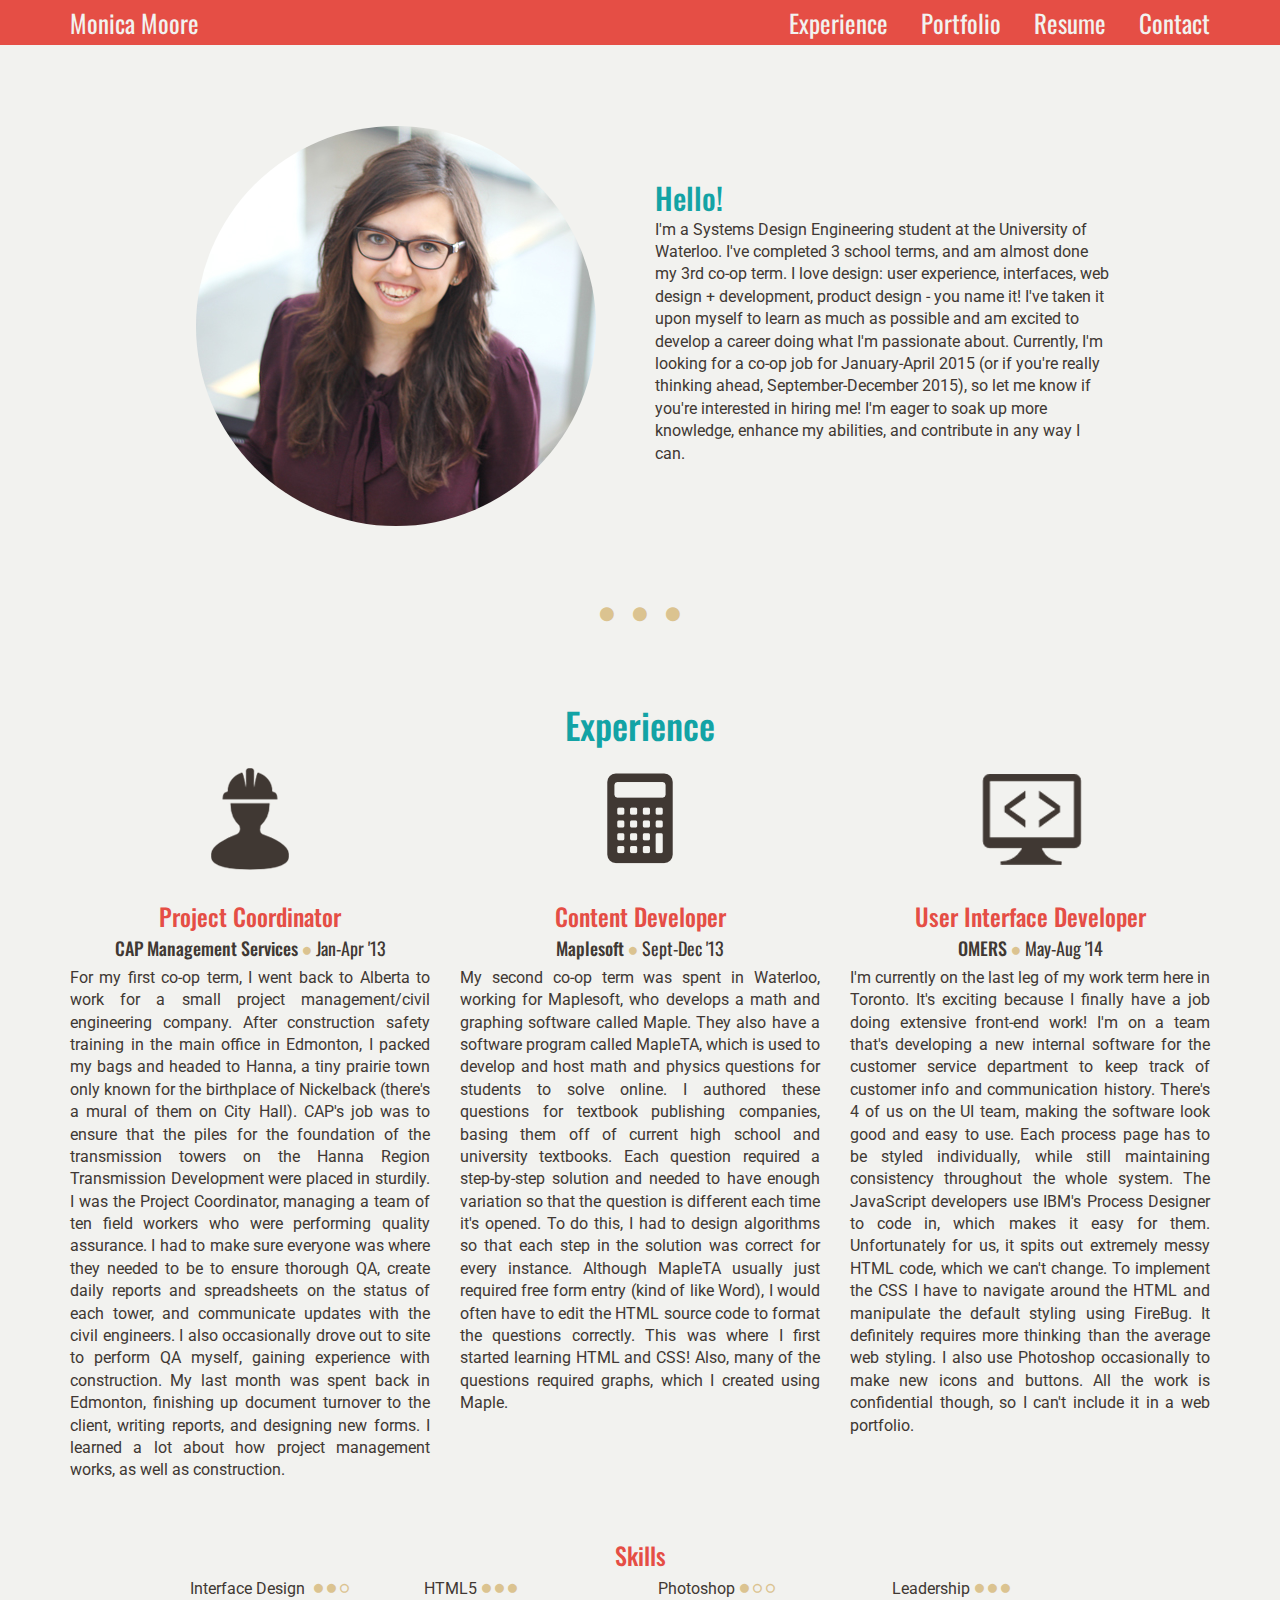
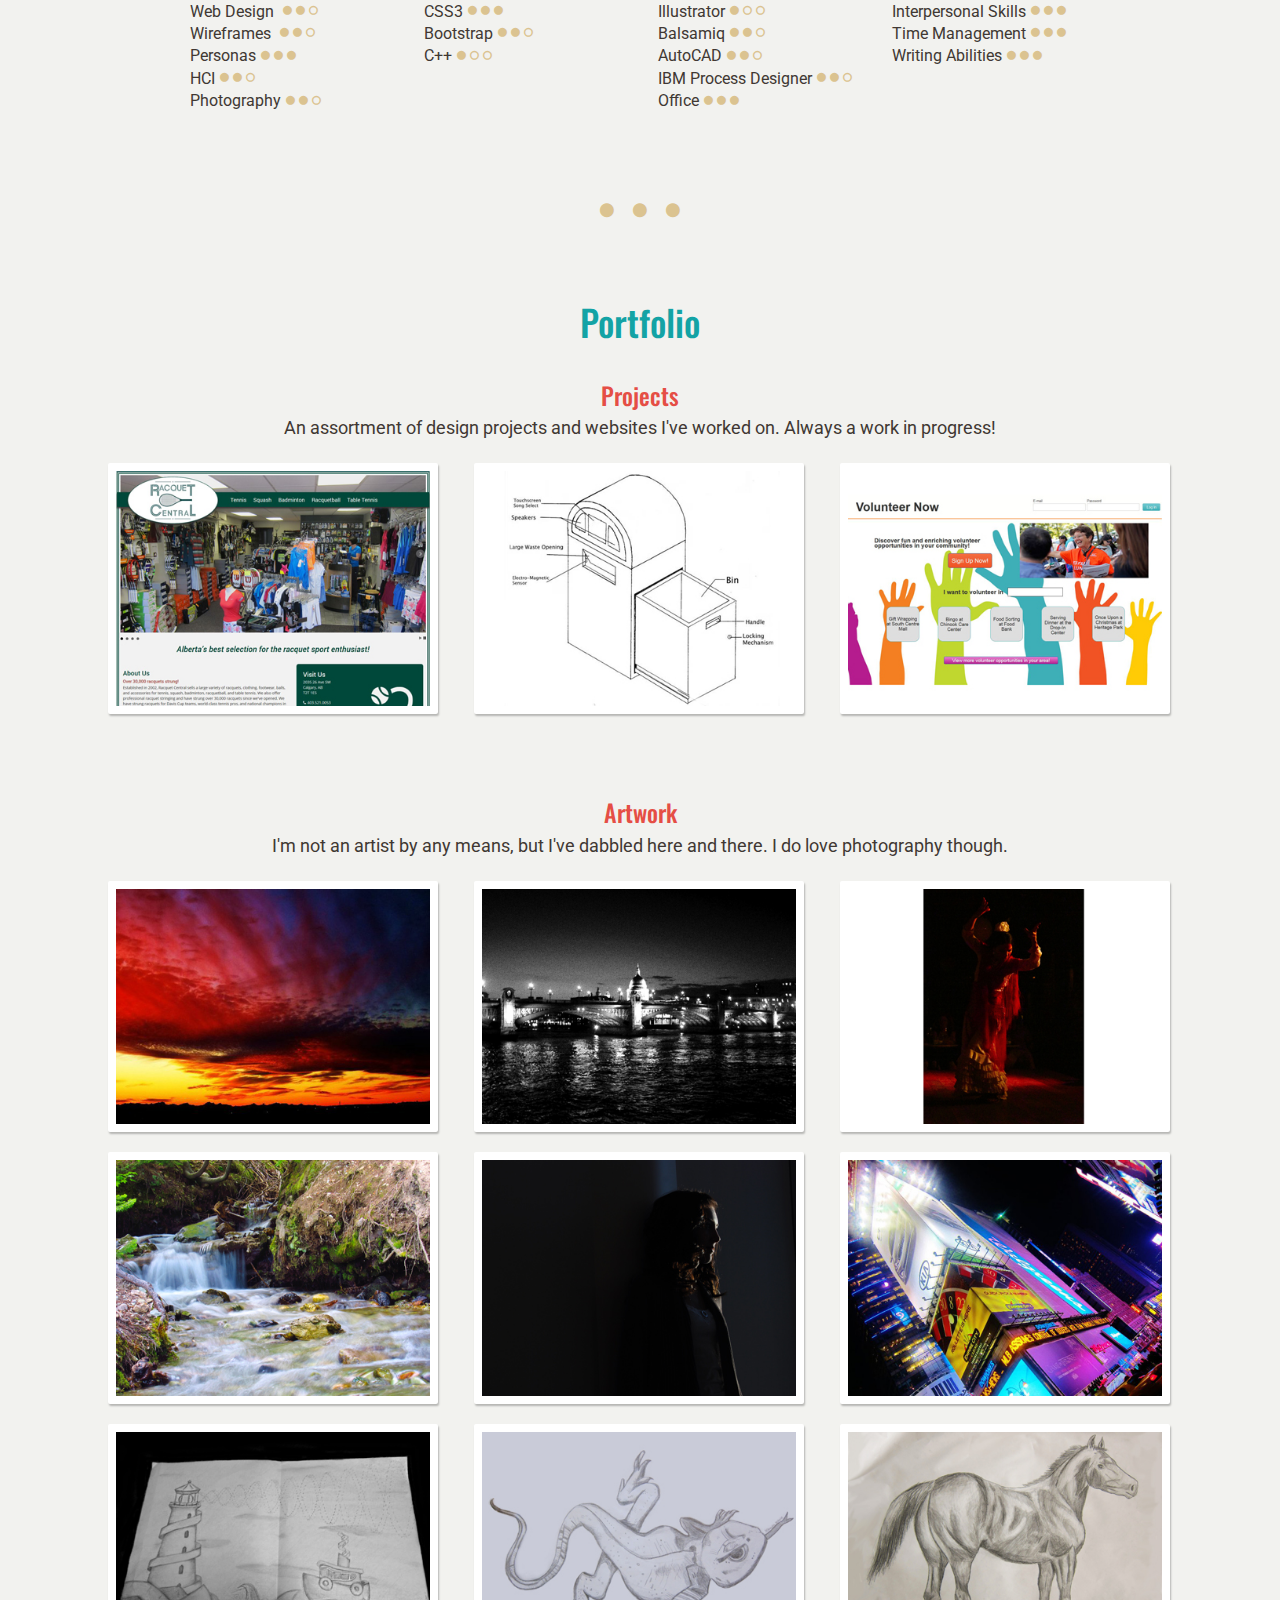
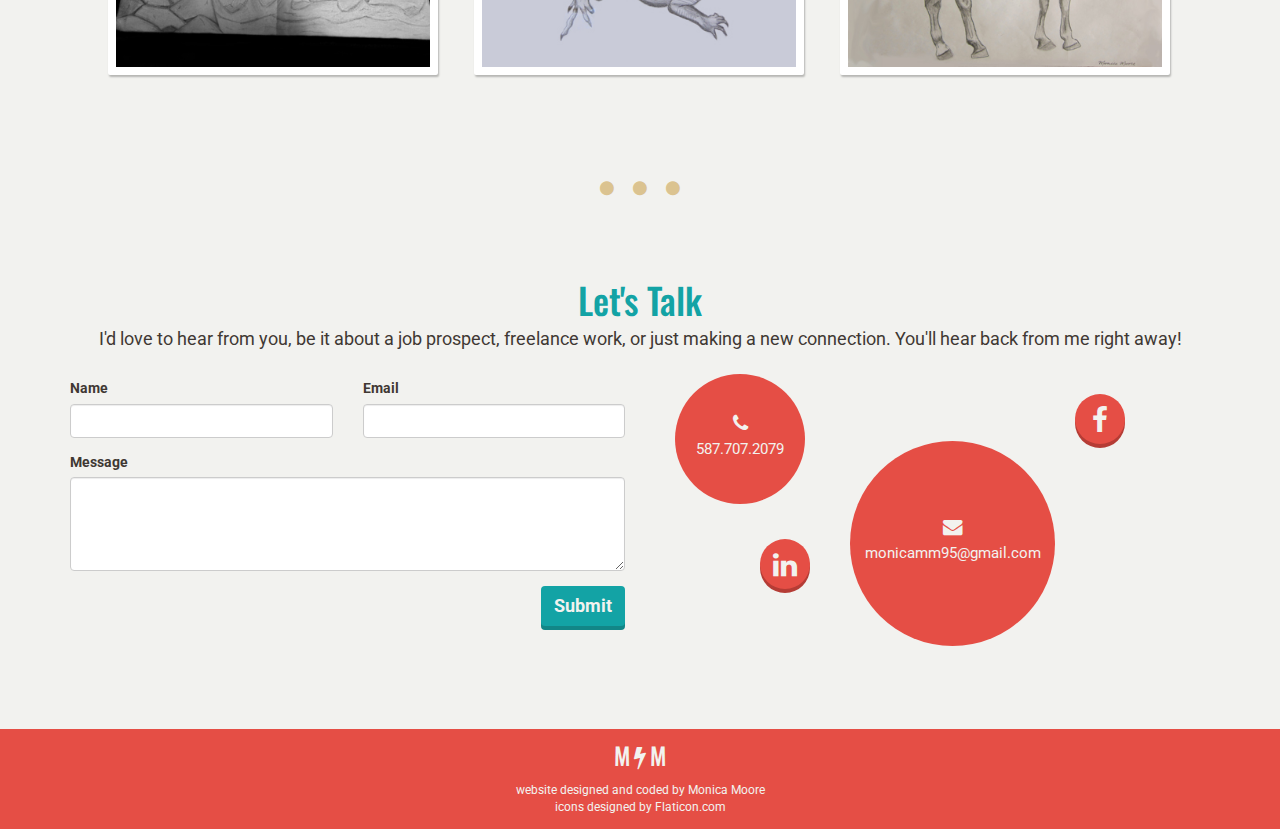
==== index.html @ f2c90a9c "hiufukgljk" ====
<!doctype html>
<html lang="en">
<head>
    <meta charset="UTF-8">
    <meta name="viewport" content="width=device-width, initial-scale=1">
    <title>Monica Moore</title>
    <link rel="stylesheet" href="http://netdna.bootstrapcdn.com/bootstrap/3.1.1/css/bootstrap.min.css">
    
    <link href='http://fonts.googleapis.com/css?family=Roboto:400,400italic,500,700' rel='stylesheet' type='text/css'>
    <link href='http://fonts.googleapis.com/css?family=Oswald:400,700' rel='stylesheet' type='text/css'>
    <link href="http://netdna.bootstrapcdn.com/font-awesome/4.1.0/css/font-awesome.min.css" rel="stylesheet">
    <link rel="stylesheet" type="text/css" media="all" href="css/magnific-popup.css">
    <link rel="stylesheet" type="text/css" href="css/website_styles.css">
    <link rel="shortcut icon" href="img/favicon.ico" >
  <script type="text/javascript" src="js/jquery-1.11.1.min.js"></script>
  <script type="text/javascript" src="js/jquery.magnific-popup.min.js"></script>
</head>
<body>

<header>
<nav id="navbar">
    <div class="container">
    <a data-scroll href="#top" id="headName">Monica Moore</a>
    <ul>
        <li><a data-scroll href="#experiences">Experience</a></li>
        <li><a data-scroll href="#portfoliohead">Portfolio</a></li>
        <li><a href="resume.pdf">Resume</a></li>
        <li><a data-scroll href="#contactSection">Contact</a></li>
    </ul>
    </div>
</nav>
</header>

<div class="container content" id="top"> 
    <div class="about row">
        <div class="col-md-5 col-md-offset-1 col-sm-12 col-sm-offset-0 col-xs-offset-0 col-xs-12">
        <img src="img/profile.jpg" class="img-responsive">
        </div>

        <div class="col-md-5 intro">
        <h2>Hello!</h2>
        <p>I'm a Systems Design Engineering student at the University of Waterloo. I've completed 3 school terms, and am almost done my 3rd co-op term. I love design: user experience, interfaces, web design + development, product design - you name it! I've taken it upon myself to learn as much as possible and am excited to develop a career doing what I'm passionate about. Currently, I'm looking for a co-op job for January-April 2015 (or if you're really thinking ahead, September-December 2015), so let me know if you're interested in hiring me! I'm eager to soak up more knowledge, enhance my abilities, and contribute in any way I can. </p>
        </div>
    </div>

    <div class="dotBorder">
        <i class="fa fa-circle "></i>
        <i class="fa fa-circle"></i>
        <i class="fa fa-circle"></i>
    </div>
    
    <div id="experiences">
        <h1>Experience</h1>
        <div class="row">
            <div class="col-md-4">
                <img src="img/construction.png">
                <h3>Project Coordinator</h3>
                <h4>CAP Management Services</h4>
                <i class="fa fa-circle"></i>
                <h4 class="date">Jan-Apr '13</h4>
                <p>For my first co-op term, I went back to Alberta to work for a small project management/civil engineering company. After construction safety training in the main office in Edmonton, I packed my bags and headed to Hanna, a tiny prairie town only known for the birthplace of Nickelback (there's a mural of them on City Hall). CAP's job was to ensure that the piles for the foundation of the transmission towers on the Hanna Region Transmission Development were placed in sturdily. I was the Project Coordinator, managing a team of ten field workers who were performing quality assurance. I had to make sure everyone was where they needed to be to ensure thorough QA, create daily reports and spreadsheets on the status of each tower, and communicate updates with the civil engineers. I also occasionally drove out to site to perform QA myself, gaining experience with construction. My last month was spent back in Edmonton, finishing up document turnover to the client, writing reports, and designing new forms. I learned a lot about how project management works, as well as construction.</p>
            </div>

            <div class="col-md-4">
                <img src="img/calculator.png">
                <h3>Content Developer</h3>
                <h4>Maplesoft</h4>
                <i class="fa fa-circle"></i>
                <h4 class="date">Sept-Dec '13</h4>
                <p>My second co-op term was spent in Waterloo, working for Maplesoft, who develops a math and graphing software called Maple. They also have a software program called MapleTA, which is used to develop and host math and physics questions for students to solve online. I authored these questions for textbook publishing companies, basing them off of current high school and university textbooks. Each question required a step-by-step solution and needed to have enough variation so that the question is different each time it's opened. To do this, I had to design algorithms so that each step in the solution was correct for every instance. Although MapleTA usually just required free form entry (kind of like Word), I would often have to edit the HTML source code to format the questions correctly. This was where I first started learning HTML and CSS! Also, many of the questions required graphs, which I created using Maple.</p>
            </div>

            <div class="col-md-4">
                <img src="img/desktop.png">
                <h3>User Interface Developer</h3>
                <h4>OMERS</h4>
                <i class="fa fa-circle"></i>
                <h4 class="date">May-Aug '14</h4>
                <p>I'm currently on the last leg of my work term here in Toronto. It's exciting because I finally have a job doing extensive front-end work! I'm on a team that's developing a new internal software for the customer service department to keep track of customer info and communication history. There's 4 of us on the UI team, making the software look good and easy to use. Each process page has to be styled individually, while still maintaining consistency throughout the whole system. The JavaScript developers use IBM's Process Designer to code in, which makes it easy for them. Unfortunately for us, it spits out extremely messy HTML code, which we can't change. To implement the CSS I have to navigate around the HTML and manipulate the default styling using FireBug. It definitely requires more thinking than the average web styling. I also use Photoshop occasionally to make new icons and buttons. All the work is confidential though, so I can't include it in a web portfolio.</p>
            </div>
        </div>
        
        <div class="row skills">
            <h3>Skills</h3>
            <div class="col-md-3 col-sm-5 design" >
            <ul class="skillList">
                <li>Interface Design <i class="fa fa-circle"></i><i class="fa fa-circle"></i><i class="fa fa-circle-o"></i></li>
                <li>Web Design <i class="fa fa-circle"></i><i class="fa fa-circle"></i><i class="fa fa-circle-o"></i></li>
                <li>Wireframes <i class="fa fa-circle"></i><i class="fa fa-circle"></i><i class="fa fa-circle-o"></i></li>
                <li>Personas<i class="fa fa-circle"></i><i class="fa fa-circle"></i><i class="fa fa-circle"></i></li>
                <li>HCI<i class="fa fa-circle"></i><i class="fa fa-circle"></i><i class="fa fa-circle-o"></i></li>
                <li>Photography<i class="fa fa-circle"></i><i class="fa fa-circle"></i><i class="fa fa-circle-o"></i></li>
            </ul>
            </div>

            <div class="col-md-3 col-sm-6 code">
            <ul class="skillList">
                <li>HTML5<i class="fa fa-circle"></i><i class="fa fa-circle"></i><i class="fa fa-circle"></i></li>
                <li>CSS3<i class="fa fa-circle"></i><i class="fa fa-circle"></i><i class="fa fa-circle"></i></li>
                <li>Bootstrap<i class="fa fa-circle"></i><i class="fa fa-circle"></i><i class="fa fa-circle-o"></i></li>
                <li>C++<i class="fa fa-circle"></i><i class="fa fa-circle-o"></i><i class="fa fa-circle-o"></i></li>
            </ul>
            </div>
            
            <div class="col-md-3 ">
            <ul class="skillList">
                <li>Photoshop<i class="fa fa-circle"></i><i class="fa fa-circle-o"></i><i class="fa fa-circle-o"></i></li>
                <li>Illustrator<i class="fa fa-circle"></i><i class="fa fa-circle-o"></i><i class="fa fa-circle-o"></i></li>
                <li>Balsamiq<i class="fa fa-circle"></i><i class="fa fa-circle"></i><i class="fa fa-circle-o"></i></li>
                <li>AutoCAD<i class="fa fa-circle"></i><i class="fa fa-circle"></i><i class="fa fa-circle-o"></i></li>
                <li>IBM Process Designer<i class="fa fa-circle"></i><i class="fa fa-circle"></i><i class="fa fa-circle-o"></i></li>
                <li>Office<i class="fa fa-circle"></i><i class="fa fa-circle"></i><i class="fa fa-circle"></i></li>
            </ul>
            </div>

            <div class="col-md-3 col-sm-6 soft">
            <ul class="skillList">
                <li>Leadership<i class="fa fa-circle"></i><i class="fa fa-circle"></i><i class="fa fa-circle"></i></li>
                <li>Interpersonal Skills<i class="fa fa-circle"></i><i class="fa fa-circle"></i><i class="fa fa-circle"></i></li>
                <li>Time Management<i class="fa fa-circle"></i><i class="fa fa-circle"></i><i class="fa fa-circle"></i></li>
                <li>Writing Abilities<i class="fa fa-circle"></i><i class="fa fa-circle"></i><i class="fa fa-circle"></i></li>
            </ul>
            </div>
        </div>
    </div>

    <div class="dotBorder">
        <i class="fa fa-circle "></i>
        <i class="fa fa-circle"></i>
        <i class="fa fa-circle"></i>
    </div>

    <div id="portfoliohead">
        <h1>Portfolio</h1>

        <div id="projects">
        <h3>Projects</h3>
        <h4>An assortment of design projects and websites I've worked on. Always a work in progress!</h4>
        <div class="wrapper">
            <ul id="projects-photos" class="clearfix portfolio">
                <li>
                    <a class="box-modal" onclick="dialogOpen(dialogOne);">
                        <div class="box">
                            <img src="img/racquetsmall.jpg" alt="racquet central website">
                            <span class="caption fade-caption">  
                                <h3>Racquet Central</h3>  
                                <p>I created a new website for a Calgary Tennis store using HTML, CSS, and a bit of Javascript.</p>  
                            </span>  
                        </div>
                    </a>
                     
                    <div id="dialogOne" class="portfoliodialog">
                        <a onclick="dialogClose(dialogOne);" class="close">×</a>
                        <div class="container">
                            <div class="row">
                                <h1>Racquet Central</h1>
                                <p>My Uncle owns a tennis store in Calgary. Its website was out of date and definitely needed a refresher to better feature what the store has to offer. I kept the site short and sweet like before, but changed the design, added images, and made it responsive to enhance the experience.</p>
                                <p>View it live at <a href="http://racquetcentral.ca">www.racquetcentral.ca</a>.</p>

                                <div class="dotBorder dotBorder-modal">
                                    <i class="fa fa-circle "></i>
                                    <i class="fa fa-circle"></i>
                                    <i class="fa fa-circle"></i>
                                </div>
                                
                                <p>Don't feel like clicking on the link? Here's a shot of what it looks like on a desktop.</p>
                                <img src="img/racquetfull.jpg">

                                <p>Here's what the website looked like before I took it on.</p>
                                <img src="img/old-website.jpg">
                            </div> 
                        </div>
                    </div>
                </li>
      
                <li>
                    <a class="box-modal" onclick="dialogOpen(dialogTwo);">
                        <div class="box">
                            <img src="img/161small.jpg" alt="old-style ipad icons">
                            <span class="caption fade-caption">
                                <h3>Songcycler</h3>
                                <p>For our 1A design project, my team learned about the design process by designing an interactive recycling bin.</p>
                            </span>
                        </div>
                    </a>

                    <div id="dialogTwo" class="portfoliodialog">
                        <a onclick="dialogClose(dialogTwo);" class="close">×</a>
                        <div class="container">
                            <div class="row">
                                <h1>Songcycler</h1>
                                <p>In my first semester design class, we had to design a product that solved a problem while appealing to the senses (extremely broad topic, I know). My group thought it was an issue that people weren't recycling enough, especially in parks, where litter is particularly annoying. We wanted to motivate people to recycle by making it fun and entertaining. Our design was a jukebox recycling bin, named the Songcycler. When someone put a can/bottle through the flap, a screen would turn on, prompting the user to select a song to play. We thought this would be particularly good in areas where people are sitting around for a while and music is welcome, such as in parks or at bus stops.</p>

                                <p>The full powerpoint presentation can be viewed <a href="https://drive.google.com/?tab=mo&authuser=0#folders/0B68XQdyTnNsgTHpReVlPcjRMbW8">here</a>.</p>

                                <div class="dotBorder dotBorder-modal">
                                    <i class="fa fa-circle "></i>
                                    <i class="fa fa-circle"></i>
                                    <i class="fa fa-circle"></i>
                                </div>

                                <p>After coming up with a variety of user and engineering requirements, such as being able to endure high wind speeds and 3 feet of snow, we brainstormed a variety of ideas. A few of them, drawn by Tyron Jung, are shown below.</p>
                                
                                <div id="brainstorm">            
                                    <img src="img/recycling.jpg">
                                    <img src="img/compressor.jpg">
                                    <img src="img/basketball.jpg">
                                    <img src="img/robot.jpg">
                                    <img src="img/clock.jpg">
                                </div>

                                <p>Using a decision matrix, we decided upon the jukebox design. We used analytical modelling to determine things like dimensions, energy usage, and how much force is required to use the bin (viewable in the <a href="https://drive.google.com/?tab=mo&authuser=0#folders/0B68XQdyTnNsgTHpReVlPcjRMbW8">powerpoint</a>) and modelled the design in AutoCAD.</p>
                                
                                <div id="autocad">
                                    <img src="img/frontview.png" class="img-responsive">
                                    </br>
                                    <img src="img/sideview.png" id="side">
                                    <img src="img/topview.png" class="img-responsive" id="top">
                                </div>

                                <p>We also decided on materials, designed an assembly process, conducted a failure modes and effects analysis, and thought of analytical test cases. Finally, a miniature prototype was created with our limited resources. To represent the touch screen turning on, we used wiring to turn a small lightbulb on when the flap was opened. We also fastened an iPod touch inside.</p>
                                <img src="img/group.jpg" class="img-responsive" id="groupimg">
                            </div> 
                        </div>
                    </div>
                </li>
      
                <li>
                    <a class="box-modal" onclick="dialogOpen(dialogThree);">
                        <div class="box">
                            <img src="img/volunteersmall.jpg" alt="mobile iphone app profile ui">
                            <span class="caption fade-caption">
                                <h3>Volunteer Now</h3>
                                <p>In my HCI course on Coursera, I designed a website to make it easy for users to volunteer in the community.</p>
                            </span>
                        </div>
                    </a>

                    <div id="dialogThree" class="portfoliodialog">
                        <a onclick="dialogClose(dialogThree);" class="close">×</a>
                        <div class="container">
                            <div class="row">
                                <h1>Volunteer Now</h1>
                                <p>I took a Human Computer Interaction course on Coursera last year. I chose to design a website for the design brief titled "Change". Currently, it's not that easy to volunteer. One usually needs to directly contact an organization they're interested in volunteering for. I designed a website where people can see volunteer opportunities in their community on a calendar and sign up on a per event basis. This enables users to get a broad volunteer experience, and work around their own schedule. The course took students through needfinding, storyboarding, wireframing, and user testing. I just made a rough prototype using Justinmind, shown below, as we weren't required to make an actual, functioning site. </p>

                                <div class="dotBorder dotBorder-modal">
                                    <i class="fa fa-circle "></i>
                                    <i class="fa fa-circle"></i>
                                    <i class="fa fa-circle"></i>
                                </div>
                                
                                <div id="volunteer">
                                    <p>The home page...</p>
                                    <img src="img/volunteer-home.JPG">
                                    <p>The user must create a profile in order to sign up for volunteer opportunities.</p>
                                    <img src="img/volunteer-signup.JPG">
                                    <p>Here they can see all the events they can volunteer for, color coded by type.</p>
                                    <img src="img/volunteer-opportunities.JPG">
                                    <p>Clicking on an event opens a pop up with the event info and the ability to sign up for it.</p>
                                    <img src="img/volunteer-event.JPG">
                                    <p>All events that a user has signed up for show up on their calendar on their profile page.</p>
                                    <img src="img/volunteer-profile.JPG">
                                </div>
                            </div>
                            
                        </div>
                    </div>
                </li>
      
            </ul>
        </div>
        </div>

        <div id="artwork">
        <h3>Artwork</h3>
        <h4>I'm not an artist by any means, but I've dabbled here and there. I do love photography though.</h4>

        <div class="wrapper">
            <ul id="artwork-photos" class="clearfix portfolio">
               
      
                <li>
                    <a href="img/sunsetbig.jpg" title="Fiery Sunset">
                        <div class="box">
                            <img src="img/sunsetsmall.jpg" alt="old-style ipad icons">
                            <span class="caption fade-caption">
                                <h3>Fiery Sunset</h3>
                                <p>Taken one evening in Calgary, when the skies were unusually full of life and color.</p>
                            </span>
                        </div>
                    </a>
                </li>
      
                <li>
                    <a href="img/bridgebig.jpg" title="London Bridge">
                        <div class="box">
                            <img src="img/bridgesmall.jpg" alt="brick and by windows">
                            <span class="caption fade-caption">
                                <h3>London Bridge</h3>
                                <p>I took this on my trip to London in 2012 of London Bridge with St. Paul's Cathedral in the background. I used an old fashioned black and white filter on my camera.</p>
                            </span>
                        </div>
                    </a>
                </li>

                <li>
                    <a href="img/flamenco.jpg" title="Flamenco Dancer">
                        <div class="box">
                            <img src="img/flamencosmall.jpg" alt="memories feed ui iphone">
                            <span class="caption fade-caption">
                                <h3>Flamenco Dancer</h3>
                                <p>Taken at a flamenco show in Madrid, Spain.</p>
                            </span>
                        </div>
                    </a>
                </li>

                <li>
                    <a href="img/creekbig.jpg" title="Mountain Creek">
                        <div class="box">
                            <img src="img/creeksmall.jpg" alt="mobile iphone app profile ui">
                            <span class="caption fade-caption">
                                <h3>Mountain Creek</h3>
                                <p>A small waterfall and creek on Whitefish Mountain in Montana, taken using a slow shutter speed to make the water look fluid..</p>
                            </span>
                        </div>
                    </a>
                </li>
                
                <li>
                    <a href="img/hayleybig.jpg" title="Girl in Shadow">
                        <div class="box">
                            <img src="img/hayleysmall.jpg" alt="apple device vector icons">
                            <span class="caption fade-caption">
                                <h3>Girl in Shadow</h3>
                                <p>A picture of Hayley Tomich taken in high school film & media class.</p>
                            </span>
                        </div>
                    </a>
                </li>

                <li>
                    <a href="img/TimesSquare.jpg" title="Times Square">
                        <div class="box">
                            <img src="img/TimesSquaresmall.jpg" alt="apple device vector icons">
                            <span class="caption fade-caption">
                                <h3>Times Square</h3>
                                <p>My first night in New York City.</p>
                            </span>
                        </div>
                    </a>
                </li>

                <li>
                    <a href="img/lighthousebig.jpg" >
                        <div class="box">
                            <img src="img/lighthousesmall.jpg" alt="lighthouse helix drawing">
                            <span class="caption fade-caption">
                                <h3>Lighthouse Helix Drawing</h3>
                                <p>In my Graphics course, there was an assignment to draw a double helix in a creative way. You can see the helices in the lighthouse staircase, the lightbeam, and the smoke from the boat.</p>
                            </span>
                        </div>
                    </a>
                </li>
      
                <li>
                    <a href="img/geckobig.jpg" title="Gecko">
                        <div class="box">
                            <img src="img/geckosmall.jpg" alt="gecko drawing">
                            <span class="caption fade-caption">
                                <h3>Gecko Drawing</h3>
                                <p>This gecko was one of the drawing assignments in a high school art course. </p>
                            </span>
                        </div>
                    </a>
                </li>
      
                <li>
                    <a href="img/horsebig.jpg" title="Horse">
                        <div class="box">
                            <img src="img/horsesmall.jpg" alt="horse drawing">
                            <span class="caption fade-caption">
                                <h3>Horse Drawing</h3>
                                <p>This was also assigned in a high school art class.</p>
                            </span>
                        </div>
                    </a>
                </li>
      
                
            </ul>
        </div>
        </div>
    </div>

    <div class="dotBorder">
        <i class="fa fa-circle "></i>
        <i class="fa fa-circle"></i>
        <i class="fa fa-circle"></i>
    </div>

    <div id="contactSection">
        <div class="LetsTalk">
            <h1>Let's Talk</h1>
            <h4>I'd love to hear from you, be it about a job prospect, freelance work, or just making a new connection. You'll hear back from me right away!</h4>
        </div>
        
        <div class="row">
        <form method="post" action="contact.php" class="col-md-6">
            <div class="row">
            <div class="form-group topRow col-md-6 col-sm-6 col-xs-12">
                <label>Name</label>
                <input name="name" id="name" class="form-control">
            </div>
            
            <div class="form-group topRow col-md-6 col-sm-6 col-xs-12">
                <label>Email</label>
                <input name="email" type="email" id="email" class="form-control">
            </div>
            </div>

            <div class="row">
            <div class="form-group col-md-12">
                <label>Message</label>
                <textarea name="comment" class="form-control" rows="4" id="message" ></textarea>
                <input name="submit" type="submit" value="Submit" class="btn" id="contact-submit"><!-- <i class="fa fa-paper-plane"></i>Send It!</input> -->
            </div>

            </div>
            
        </form>

        <div id="contactCircles" class="col-md-6 col-xs-12">
        <div id="info-phone" class="contactInfo">
            <i class="fa fa-phone"></i>
            <p>587.707.2079</p>
        </div>

        <a id="linkedin" href="http://www.linkedin.com/profile/view?id=206238643&trk=nav_responsive_tab_profile_pic"><i class="fa fa-linkedin fa-2x contactInfo"></i></a>

        <div id="info-email" class="contactInfo">
            <i class="fa fa-envelope"></i>
            <p>monicamm95@gmail.com</p>
        </div>

        <a id="facebook" href="https://www.facebook.com/monica.m.moore.14?ref=tn_tnmn"><i class="fa fa-facebook fa-2x contactInfo"></i></a>
        </div>
        </div>
    </div>

   

</div>
    <footer>
    <h2>M<i class="fa fa-bolt"></i>M</h2>
        <p>website designed and coded by Monica Moore</p>

        <p>icons designed by Flaticon.com</p>
    </footer>

    <script>

    // $(document).ready(function(){  
    //   $("#contact-submit").click(function(){

    //       $("#name").val();
    //       $("#email").val();
    //       $("#message").val();

    //       $.post( "contact.php", { 
    //         name: $("#name").val(),
    //         email: $("#email").val(),
    //         message: $("#message").val(),

    //       });
    //     });
    // });

    </script>


<script src="smooth-scroll.js"></script> <!-- https://github.com/cferdinandi/smooth-scroll-->
<script>
      $(document).ready(function(){
        var offsetval;
        if ($(this).width() > 768 ) {
            offsetval = 100;
        }

        else if ($(this).width() > 445 ){
            offsetval = 130;
        }

        else {
            offsetval = 180;
        }

        console.log("The offsetval is -> " + offsetval);

        smoothScroll.init({
            speed: 1000,
            easing: 'easeInOutCubic',
            offset: offsetval,
            updateURL: false
        });
    });
</script>

<script type="text/javascript">
$(function(){
  $('#artwork-photos').magnificPopup({
    delegate: 'a',
    type: 'image',
    image: {
      cursor: null,
      titleSrc: 'title'
    },
    gallery: {
      enabled: true,
      preload: [0,1], // Will preload 0 - before current, and 1 after the current image
      navigateByImgClick: true
        }
  });
});
</script>

<script type="text/javascript">

    function dialogOpen(theDialog){
        $('html').css("overflow", "hidden");
        $('body').css("overflow", "hidden");
        $(theDialog).fadeIn(300);
    };

    function dialogClose(theDialog){
        $('html').css("overflow", "auto");
        $('body').css("overflow", "auto");
        $(theDialog).fadeOut();
    };

</script>




</body>
</html>
---- css/website_styles.css ----
*{
    margin:0;
    padding: 0;
    box-sizing: border-box;
}

*:before, *:after {
    box-sizing: border-box;
}

body{
    line-height: 1.4;
    font-family: "Roboto", sans-serif;
    color: #403833;
    background-color:#F2F2EF;
}

h1,h2,h3,h4,h5,h6{
    font-family: "Oswald", sans-serif;
}

/*---NAVIGATION BAR---*/

#navbar .container{
    position: relative;
    
}

#navbar{
    padding: 5px 10px;
    background-color: #E54E45;
    position: fixed;
    width: 100%;
    z-index: 1000;
    top:0;
}

header:after {
    content: "";
    display: inline-block;
    width: 100%;
}

#navbar ul{
    list-style: none;
    text-align: right;
    margin-bottom: 0;
    display: inline-block;
    position: absolute;
    right:0;

}

#navbar .container li{
    display: inline-block;
}

#navbar a{
    text-decoration: none;
    font-size: 25px;
    padding: 15px;
    transition:  0.5s;
    -moz-transition:  0.5s;
    color: #F2F2EF;
    font-family: "Oswald";
 }

#navbar a:hover{
    color: #DBC390;
    transition:  0.5s;
    -moz-transition:  0.5s;
}

a:focus, .btn:focus, .btn:active:focus, .btn.active:focus {
    outline: none;
}

#navbar .container #headName{
    padding-left: 0;
}

@media screen and (max-width: 768px){
    
    #navbar{
        height: auto;
    }

    #navbar ul{
        position: static;
        text-align: center;
        display:inline-block;
        width: 100%;
    }

    #navbar a{
        text-align: center;
        display: block;
    }
    
    #navbar li a{
        font-size: 20px;
        padding: 6px 12px;
    }

    #navbar #headName{
        padding: 12px 0 6px 0;
    }
    
}

@media screen and (max-width: 448px){
    #navbar li{
        width: 50%;
        float: left;
    }
}
/*---INTRO SECTION--*/
h1, .intro h2{
    color: #13A3A5;
    margin:0;
}

.intro h2{
    margin-bottom: 5px;
}

h1{
    text-align: center;
    margin-bottom: 10px;
}   


.content{
    padding-top: 106px;
}

.about img{
    border-radius: 50%;
    -moz-border-radius: 50%;
    -webkit-border-radius:50%;
    width: 400px;
    margin:0 auto;
}   

.intro{
    margin-top: 55px;
}

.intro p{
    font-size: 16px;

}
@media screen and (min-width: 970px) and (max-width: 1199px){
    .intro{
        margin-top: 25px;
    }
}

@media screen and (max-width: 969px){
    .about img{
        margin-bottom: 30px;
    }
}
@media screen and (max-width: 445px){
    .about img{
        margin-top: 50px;
    }
}
/*---DOT BORDER---*/

.dotBorder{
    text-align: center;
    padding: 80px 0;
}

.dotBorder .fa-circle{
    display: inline-block;
    padding: 0 8px;
    font-size: 1.15em;
}

.fa-circle, .fa-circle-o{
    color: #DBC390;
}

/*---WORK EXPERIENCE---*/

#experiences{
    text-align: center;
}

#experiences h3{
    margin-bottom: 10px 0 5px 0;
    color: #E54E45;
}

#experiences h4, #experiences i{
    display: inline;
}

.date{
    font-weight: normal;
}

#experiences p{
    text-align: justify;
    padding-top: 5px;
    font-size: 16px;
}

#experiences i{
    font-size: 0.65em;
    position: relative;
    bottom: 2.5px;
    padding: 0 2px;
}

.skillList{
    list-style: none;
    text-align: left;
}

.skillList i:first-child{
    margin-left: 3px;
}

.skills{
    margin-top: 30px;
    font-size: 16px;
}

@media screen and (min-width: 992px){
.col-md-3{
    width:20%;
}

.design{
    margin-left: 120px;
}
}


@media screen and (min-width: 768px) and (max-width: 991px){
.design{
    margin-left: 120px;
}

.code.col-sm-6{
    padding-left: 135px;
}

.soft.col-sm-6{
    padding-left: 56px;
}

.col-sm-6{
    padding-top: 20px;
}

}

@media screen and (max-width: 767px){
.skills li{
    text-align: center;
}
}

/*---PORTFOLIO---*/

#portfoliohead h3{
    color: #E54E45;
    text-align: center;
}

#portfoliohead h4{
    text-align: center;
    font-weight: normal;
    font-family: "Roboto", sans-serif;
}

#portfoliohead p{
    font-size: 16px;
    text-align: center;
}

.wrapper {
  display: block;
  max-width: 1100px;
  margin: 15px auto;
}

.portfolio {
  display: block;
  max-width: 1100px;
  margin: 0 auto;
}

.portfolio {
  display: block;
}
 
.portfolio li {
  display: block;
  float: left;
  width: 30%;
  max-width: 400px;
  margin: 10px 18px;
}
 
.portfolio li > a{
  display: block;
  padding: 8px;
  background: #fff;
  -webkit-border-radius: 2px;
  -moz-border-radius: 2px;
  border-radius: 2px;
  -webkit-box-shadow: 1px 2px 2px rgba(0,0,0,0.25);
  -moz-box-shadow: 1px 2px 2px rgba(0,0,0,0.25);
  box-shadow: 1px 2px 2px rgba(0,0,0,0.25);
}
 
.mfp-title {
  font-size: 1.2em;
  color: #ddd !important;
  font-weight: 700;
}

img{
    max-width: 100%;
}

.wrapper .box{
    overflow: hidden;
    position: relative;
}
    
.wrapper .box .caption {  
    background-color: rgba(64,56,51,0.8);  
    position: absolute;  
    color: #fff;  
    z-index: 100;  
    -webkit-transition: all 300ms ease-out;  
    -moz-transition: all 300ms ease-out;  
    -o-transition: all 300ms ease-out;  
    -ms-transition: all 300ms ease-out;  
    transition: all 300ms ease-out;  
    left: 0;
    top: 0;  
}  

.wrapper .box .fade-caption, .wrapper .box .scale-caption {  
    opacity: 0;  
    width: 100%;  
    height: 100%;
    text-align: left;  
    padding: 15px;  
}  

.wrapper .box:hover .fade-caption {  
    opacity: 1;  
}    

#artwork{
    margin-top: 75px;
} 

#projects{
    margin-top: 40px;
}


.portfoliodialog{
    display: none;
    position: fixed;
    top:0;
    left:0;
    width: 100%;
    height: 100%;
    background: #fff;
    z-index: 1000;
    padding:0;
    margin:0;
    overflow: auto;
    padding-top: 50px;
}

.box-modal:hover{
    cursor: pointer;
}

.close{
    position: fixed;
    top:0;
    right:0;
    padding:5px 32px 0 0;
    font-size: 35px;
    color: #e54e45;
    opacity: 1;
}

.close:hover{
    color: #DBC390;
    opacity: 1;
}

.dotBorder-modal{
    padding: 20px;
}

.portfoliodialog .row{
    text-align: center;
}

.portfoliodialog img{
    margin-bottom: 30px;
}

#brainstorm{
    margin-top: 25px;
}

#brainstorm img{
    height: 375px;
    display: inline-block;
    padding: 0 20px;
}

#autocad img{
    margin:20px;
}

#volunteer p{
    margin-top: 30px;
}
/** media queries **/

@media screen and (max-width: 1200px){
    .portfolio li{
        margin:10px;
    }
}
@media screen and (max-width: 780px) {
  .portfolio li {
    width: 45%;
  }

  .portfoliodialog .container{
    padding-right: 25px;
    padding-left: 25px;
  }

  .close{
    padding-right: 15px;
  }

  #autocad img{
    margin: 0 auto;
  }

  #autocad #side{
    margin-bottom: 20px;
  }
}
 
@media screen and (max-width: 550px) {
  .portfolio { 
    text-align: center;
  }
 
  .portfolio li {
    float: none;
    display: inline-block;
    width: 80%;
    margin-bottom: 30px;
  }

  


}

@media screen and (max-width: 991px){
    .wrapper .box .caption{
        left:-9999px;
    }
}

/*---CONTACT SECTION---*/

/*--Form--*/
.LetsTalk h4{
    text-align: center;
    font-weight: normal;
    font-family: "Roboto", sans-serif
}

form{
    margin-top: 20px;
}

.topRow{
    display: inline-block;
  }

.form-control:focus {
    border-color: #E54E45;
    box-shadow: 0 0.75px 0.75px rgba(0, 0, 0, 0.075) inset, 0 0 8px #E54E45;
    outline: 0 none;
}

#contact-submit{
    position: absolute;
    right:0;
    margin:15px 15px 0 0;
    font-weight: bold;
    font-size: 18px;
    background-color: #13A3A5;
    color: #F2F2EF; 
    box-shadow: 0 4px #128687;
}

#contact-submit:hover{
    box-shadow: 0 6px #128687;
    margin-top: 13px;
}

#contact-submit:active{
    box-shadow: 0 0px #128687;
    margin-top: 19px;
}

button .fa-paper-plane{
    margin-right: 8px;
    font-size: 1.1em;
}


/*--Info Circles--*/

#contactCircles{
    display: inline-block;
}

.contactInfo{
    background-color: #E54E45;
    border-radius: 50%;
    -webkit-border-radius:50%;
    -moz-border-radius:50%;
    text-align: center;
    color: #F2F2EF;
}

#info-phone{
    width:130px;
    height: 130px;
    padding-top: 40px;
    position: relative;
    top:15px;
    left:20px;
    font-size: 15px;
}

#info-email{
    width: 205px;
    height:205px;
    padding-top: 77px;
    position: absolute;
    left: 210px;
    top: 82px;
    font-size: 15px;
}

.fa-phone, .fa-envelope{
    font-size: 1.3em;
    margin-bottom: 5px;
}

.fa-linkedin{
    position: relative;
    top:50px;
    left: 105px;
}

.fa-facebook{
    position: absolute;
    bottom: 95px;
    left:435px;
}

#contactSection .fa-2x{
    width: 50px;
    height: 50px;
    padding-top: 12px;
    box-shadow: 0 4px #B53C35;
    cursor:pointer;
}

#contactSection .fa-linkedin:hover{
    top:48px;
    box-shadow: 0 6px #B53C35;
}

#contactSection .fa-facebook:hover{
    bottom:97px;
    box-shadow: 0 6px #B53C35;
}

#contactSection .fa-linkedin:active{
    box-shadow: 0 0 #B53C35;
    top:54px;
}

#contactSection .fa-facebook:active{
    box-shadow: 0 0 #B53C35;
    bottom: 91px;
}

@media screen and (min-width: 450px) and (max-width: 650px){
.fa-facebook{
    bottom: 78px;
    left: 186px;
    position: absolute;
}
}

@media screen and (max-width: 449px){
#info-phone, #info-email, .fa-facebook{
    position: relative;
    top: 0;
    right: 0;
    left: 0;
    bottom: 0;
}

.fa-linkedin{
    position: relative;
    top: -25px;
    left:150px;
}
}

@media screen and (max-width: 449px){
    #contact-submit{
        position: relative;
        width: 100%;
    }

    #contactCircles{
        display: block;
        margin-top: 23px;
        padding-left: 25%;
    }

  /*  .fa-facebook{
    bottom: 78px;
    left: 186px;
    position: absolute;
    }*/


}


/*---FOOTER---*/

footer{
    text-align: center;
    font-size: 12px;
    background-color: #E54E45;
    color: #F2F2EF;
    padding-bottom: 13px;
    margin-top: 143px;
}

footer p{
    margin: 0;
}

footer i{
    padding: 0 4px;
    font-size: 30px;
}

footer h2{
    font-size: 24px;
    font-family: "Oswald";
    padding: 13px;
    margin: 0;
}

@media screen and (max-width: 449px){
footer{
    margin-top: 80px;
}
}
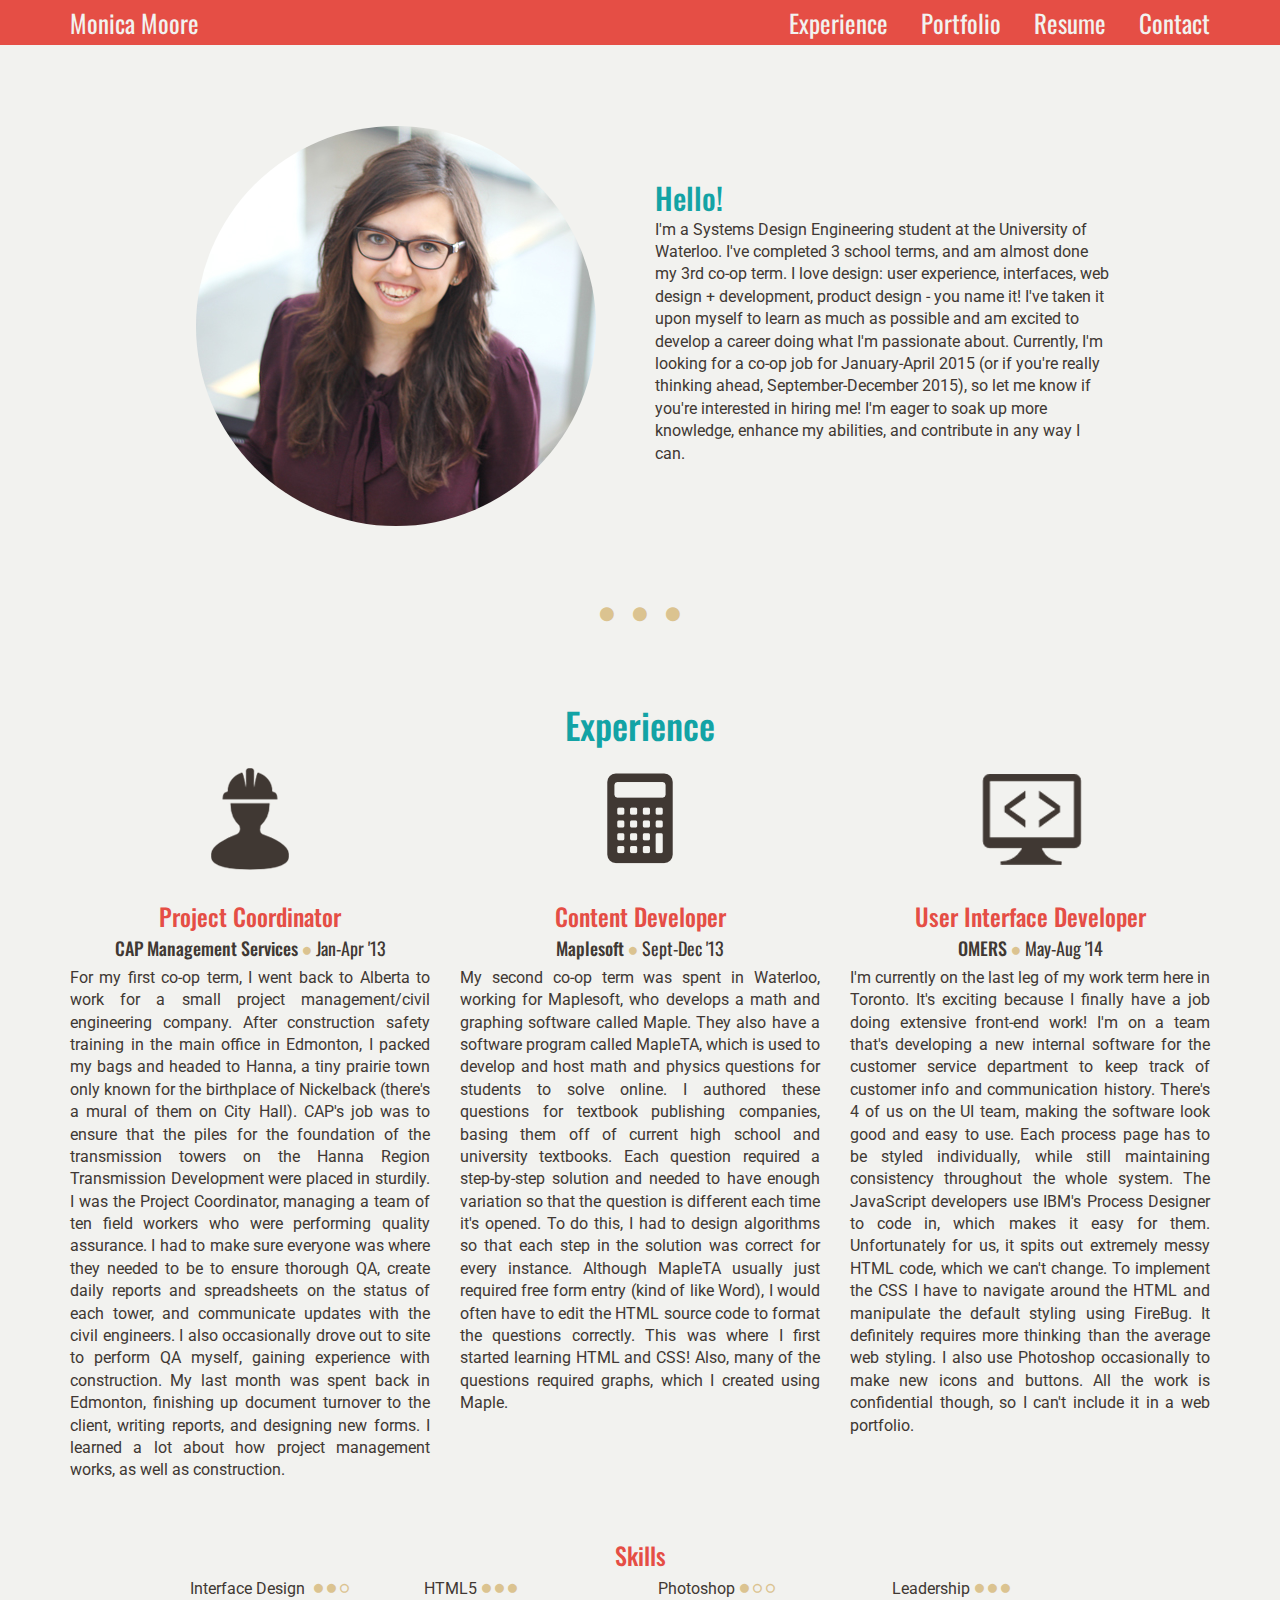
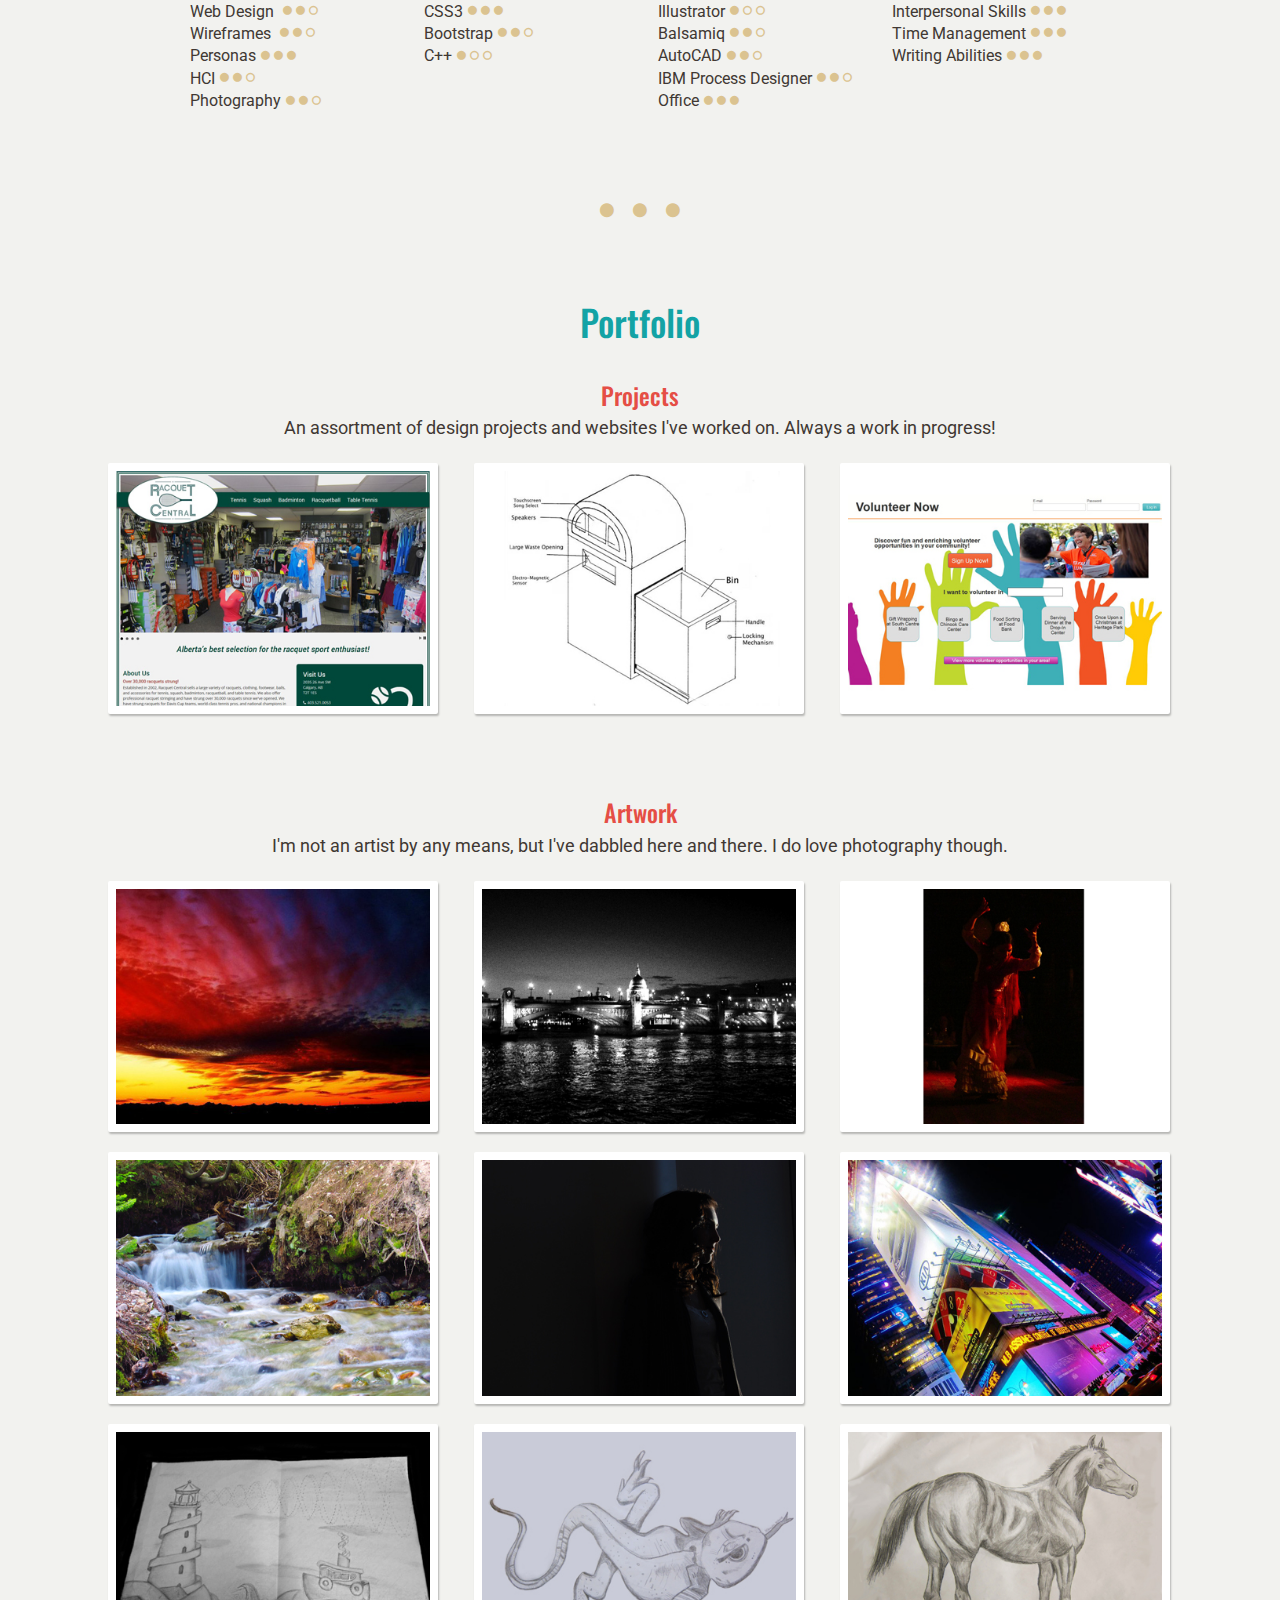
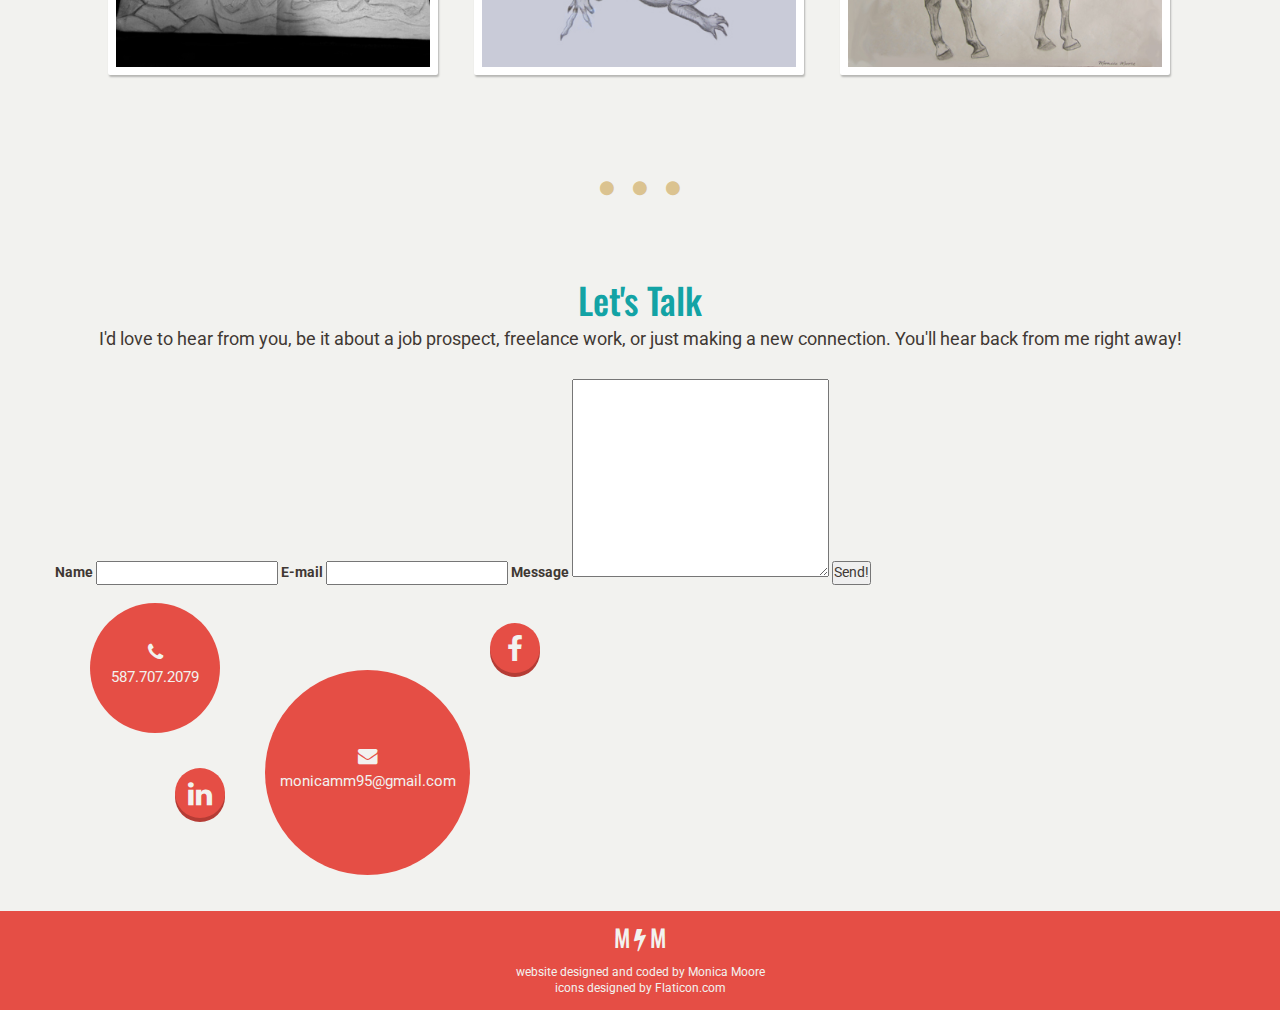
==== commit a56f0a69: "df" ====
--- a/index.html
+++ b/index.html
@@ -406,29 +406,41 @@
         </div>
         
         <div class="row">
-        <form method="post" action="contact.php" class="col-md-6">
+       <!--  <form method="post" name="htmlform" action="contact.php" class="col-md-6 contact">
             <div class="row">
             <div class="form-group topRow col-md-6 col-sm-6 col-xs-12">
-                <label>Name</label>
+                <label for="name">Name</label>
                 <input name="name" id="name" class="form-control">
             </div>
             
             <div class="form-group topRow col-md-6 col-sm-6 col-xs-12">
-                <label>Email</label>
+                <label for="email">Email</label>
                 <input name="email" type="email" id="email" class="form-control">
             </div>
             </div>
 
             <div class="row">
             <div class="form-group col-md-12">
-                <label>Message</label>
-                <textarea name="comment" class="form-control" rows="4" id="message" ></textarea>
-                <input name="submit" type="submit" value="Submit" class="btn" id="contact-submit"><!-- <i class="fa fa-paper-plane"></i>Send It!</input> -->
+                <label for="message">Message</label>
+                <textarea name="message" class="form-control" rows="4" id="message" ></textarea>
+                <input name="submit" type="submit" value="Submit" class="btn" id="contact-submit"><i class="fa fa-paper-plane"></i>Send It!</input>
             </div>
 
             </div>
             
-        </form>
+        </form> -->
+
+ 
+    
+<form class="contact" name="htmlform" method="post" action="html_form_send.php">
+<label for="name">Name</label>
+<input type="text" name="name">
+<label for="email">E-mail</label>
+<input type="email" name="email">
+<label for="message">Message</label>
+<textarea name="message" id="" cols="30" rows="10"></textarea>
+<input type="submit" value="Send!" name="submit">
+</form>
 
         <div id="contactCircles" class="col-md-6 col-xs-12">
         <div id="info-phone" class="contactInfo">
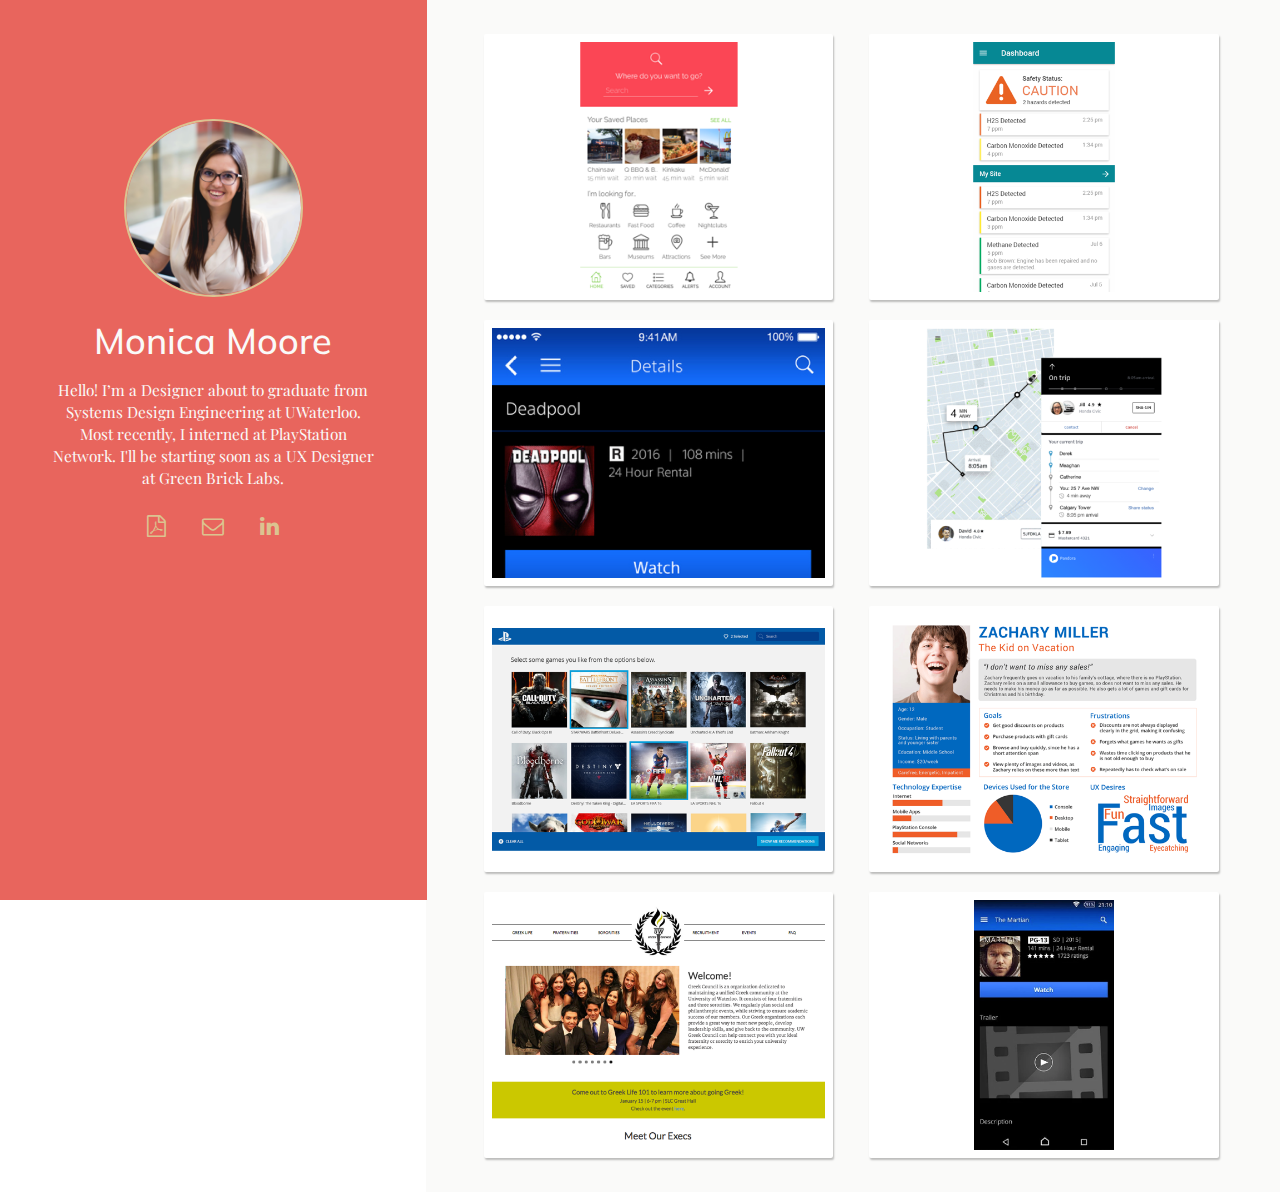
==== commit e7481ceb: "Updated Portfolio" ====
--- a/index.html
+++ b/index.html
@@ -5,518 +5,499 @@
     <meta name="viewport" content="width=device-width, initial-scale=1">
     <title>Monica Moore</title>
     <link rel="stylesheet" href="http://netdna.bootstrapcdn.com/bootstrap/3.1.1/css/bootstrap.min.css">
-    
-    <link href='http://fonts.googleapis.com/css?family=Roboto:400,400italic,500,700' rel='stylesheet' type='text/css'>
-    <link href='http://fonts.googleapis.com/css?family=Oswald:400,700' rel='stylesheet' type='text/css'>
+    <link href="https://fonts.googleapis.com/css?family=Muli|Playfair+Display" rel="stylesheet">
     <link href="http://netdna.bootstrapcdn.com/font-awesome/4.1.0/css/font-awesome.min.css" rel="stylesheet">
     <link rel="stylesheet" type="text/css" media="all" href="css/magnific-popup.css">
-    <link rel="stylesheet" type="text/css" href="css/website_styles.css">
+    <link rel="stylesheet" type="text/css" href="test.css">
     <link rel="shortcut icon" href="img/favicon.ico" >
   <script type="text/javascript" src="js/jquery-1.11.1.min.js"></script>
   <script type="text/javascript" src="js/jquery.magnific-popup.min.js"></script>
 </head>
+
+
 <body>
 
-<header>
-<nav id="navbar">
-    <div class="container">
-    <a data-scroll href="#top" id="headName">Monica Moore</a>
-    <ul>
-        <li><a data-scroll href="#experiences">Experience</a></li>
-        <li><a data-scroll href="#portfoliohead">Portfolio</a></li>
-        <li><a href="resume.pdf">Resume</a></li>
-        <li><a data-scroll href="#contactSection">Contact</a></li>
-    </ul>
-    </div>
-</nav>
-</header>
-
-<div class="container content" id="top"> 
-    <div class="about row">
-        <div class="col-md-5 col-md-offset-1 col-sm-12 col-sm-offset-0 col-xs-offset-0 col-xs-12">
-        <img src="img/profile.jpg" class="img-responsive">
+<div class="container info col-md-4 col-sm-6">
+        <div class="profile">
+        <div class="image">
+            <img src="img/profile2.png" class="img-responsive">
         </div>
-
-        <div class="col-md-5 intro">
-        <h2>Hello!</h2>
-        <p>I'm a Systems Design Engineering student at the University of Waterloo. I've completed 3 school terms, and am almost done my 3rd co-op term. I love design: user experience, interfaces, web design + development, product design - you name it! I've taken it upon myself to learn as much as possible and am excited to develop a career doing what I'm passionate about. Currently, I'm looking for a co-op job for January-April 2015 (or if you're really thinking ahead, September-December 2015), so let me know if you're interested in hiring me! I'm eager to soak up more knowledge, enhance my abilities, and contribute in any way I can. </p>
+        <div class="about">
+            <h1>Monica Moore</h1>
+            <p>Hello! I’m a Designer about to graduate from Systems Design Engineering at UWaterloo. Most recently, I interned at PlayStation Network. I'll be starting soon as a UX Designer at Green Brick Labs.</p>
+        </div>
+        <div class="links">
+            <a href="resume2016.pdf" target="_blank"><i class="fa fa-file-pdf-o"></i></a>
+            <a href="mailto:m2moore@uwaterloo.ca"><i class="fa fa-envelope-o"></i></a>
+            <a href="https://ca.linkedin.com/in/monica-moore-09709b59" target="_blank"><i class="fa fa-linkedin"></i></a>
         </div>
     </div>
-
-    <div class="dotBorder">
-        <i class="fa fa-circle "></i>
-        <i class="fa fa-circle"></i>
-        <i class="fa fa-circle"></i>
     </div>
-    
-    <div id="experiences">
-        <h1>Experience</h1>
-        <div class="row">
-            <div class="col-md-4">
-                <img src="img/construction.png">
-                <h3>Project Coordinator</h3>
-                <h4>CAP Management Services</h4>
-                <i class="fa fa-circle"></i>
-                <h4 class="date">Jan-Apr '13</h4>
-                <p>For my first co-op term, I went back to Alberta to work for a small project management/civil engineering company. After construction safety training in the main office in Edmonton, I packed my bags and headed to Hanna, a tiny prairie town only known for the birthplace of Nickelback (there's a mural of them on City Hall). CAP's job was to ensure that the piles for the foundation of the transmission towers on the Hanna Region Transmission Development were placed in sturdily. I was the Project Coordinator, managing a team of ten field workers who were performing quality assurance. I had to make sure everyone was where they needed to be to ensure thorough QA, create daily reports and spreadsheets on the status of each tower, and communicate updates with the civil engineers. I also occasionally drove out to site to perform QA myself, gaining experience with construction. My last month was spent back in Edmonton, finishing up document turnover to the client, writing reports, and designing new forms. I learned a lot about how project management works, as well as construction.</p>
-            </div>
-
-            <div class="col-md-4">
-                <img src="img/calculator.png">
-                <h3>Content Developer</h3>
-                <h4>Maplesoft</h4>
-                <i class="fa fa-circle"></i>
-                <h4 class="date">Sept-Dec '13</h4>
-                <p>My second co-op term was spent in Waterloo, working for Maplesoft, who develops a math and graphing software called Maple. They also have a software program called MapleTA, which is used to develop and host math and physics questions for students to solve online. I authored these questions for textbook publishing companies, basing them off of current high school and university textbooks. Each question required a step-by-step solution and needed to have enough variation so that the question is different each time it's opened. To do this, I had to design algorithms so that each step in the solution was correct for every instance. Although MapleTA usually just required free form entry (kind of like Word), I would often have to edit the HTML source code to format the questions correctly. This was where I first started learning HTML and CSS! Also, many of the questions required graphs, which I created using Maple.</p>
-            </div>
-
-            <div class="col-md-4">
-                <img src="img/desktop.png">
-                <h3>User Interface Developer</h3>
-                <h4>OMERS</h4>
-                <i class="fa fa-circle"></i>
-                <h4 class="date">May-Aug '14</h4>
-                <p>I'm currently on the last leg of my work term here in Toronto. It's exciting because I finally have a job doing extensive front-end work! I'm on a team that's developing a new internal software for the customer service department to keep track of customer info and communication history. There's 4 of us on the UI team, making the software look good and easy to use. Each process page has to be styled individually, while still maintaining consistency throughout the whole system. The JavaScript developers use IBM's Process Designer to code in, which makes it easy for them. Unfortunately for us, it spits out extremely messy HTML code, which we can't change. To implement the CSS I have to navigate around the HTML and manipulate the default styling using FireBug. It definitely requires more thinking than the average web styling. I also use Photoshop occasionally to make new icons and buttons. All the work is confidential though, so I can't include it in a web portfolio.</p>
-            </div>
-        </div>
-        
-        <div class="row skills">
-            <h3>Skills</h3>
-            <div class="col-md-3 col-sm-5 design" >
-            <ul class="skillList">
-                <li>Interface Design <i class="fa fa-circle"></i><i class="fa fa-circle"></i><i class="fa fa-circle-o"></i></li>
-                <li>Web Design <i class="fa fa-circle"></i><i class="fa fa-circle"></i><i class="fa fa-circle-o"></i></li>
-                <li>Wireframes <i class="fa fa-circle"></i><i class="fa fa-circle"></i><i class="fa fa-circle-o"></i></li>
-                <li>Personas<i class="fa fa-circle"></i><i class="fa fa-circle"></i><i class="fa fa-circle"></i></li>
-                <li>HCI<i class="fa fa-circle"></i><i class="fa fa-circle"></i><i class="fa fa-circle-o"></i></li>
-                <li>Photography<i class="fa fa-circle"></i><i class="fa fa-circle"></i><i class="fa fa-circle-o"></i></li>
-            </ul>
-            </div>
-
-            <div class="col-md-3 col-sm-6 code">
-            <ul class="skillList">
-                <li>HTML5<i class="fa fa-circle"></i><i class="fa fa-circle"></i><i class="fa fa-circle"></i></li>
-                <li>CSS3<i class="fa fa-circle"></i><i class="fa fa-circle"></i><i class="fa fa-circle"></i></li>
-                <li>Bootstrap<i class="fa fa-circle"></i><i class="fa fa-circle"></i><i class="fa fa-circle-o"></i></li>
-                <li>C++<i class="fa fa-circle"></i><i class="fa fa-circle-o"></i><i class="fa fa-circle-o"></i></li>
-            </ul>
-            </div>
-            
-            <div class="col-md-3 ">
-            <ul class="skillList">
-                <li>Photoshop<i class="fa fa-circle"></i><i class="fa fa-circle-o"></i><i class="fa fa-circle-o"></i></li>
-                <li>Illustrator<i class="fa fa-circle"></i><i class="fa fa-circle-o"></i><i class="fa fa-circle-o"></i></li>
-                <li>Balsamiq<i class="fa fa-circle"></i><i class="fa fa-circle"></i><i class="fa fa-circle-o"></i></li>
-                <li>AutoCAD<i class="fa fa-circle"></i><i class="fa fa-circle"></i><i class="fa fa-circle-o"></i></li>
-                <li>IBM Process Designer<i class="fa fa-circle"></i><i class="fa fa-circle"></i><i class="fa fa-circle-o"></i></li>
-                <li>Office<i class="fa fa-circle"></i><i class="fa fa-circle"></i><i class="fa fa-circle"></i></li>
-            </ul>
-            </div>
-
-            <div class="col-md-3 col-sm-6 soft">
-            <ul class="skillList">
-                <li>Leadership<i class="fa fa-circle"></i><i class="fa fa-circle"></i><i class="fa fa-circle"></i></li>
-                <li>Interpersonal Skills<i class="fa fa-circle"></i><i class="fa fa-circle"></i><i class="fa fa-circle"></i></li>
-                <li>Time Management<i class="fa fa-circle"></i><i class="fa fa-circle"></i><i class="fa fa-circle"></i></li>
-                <li>Writing Abilities<i class="fa fa-circle"></i><i class="fa fa-circle"></i><i class="fa fa-circle"></i></li>
-            </ul>
-            </div>
-        </div>
-    </div>
-
-    <div class="dotBorder">
-        <i class="fa fa-circle "></i>
-        <i class="fa fa-circle"></i>
-        <i class="fa fa-circle"></i>
-    </div>
-
-    <div id="portfoliohead">
-        <h1>Portfolio</h1>
-
+
+<div id="portfoliohead">
         <div id="projects">
-        <h3>Projects</h3>
-        <h4>An assortment of design projects and websites I've worked on. Always a work in progress!</h4>
         <div class="wrapper">
             <ul id="projects-photos" class="clearfix portfolio">
-                <li>
+              <li>
                     <a class="box-modal" onclick="dialogOpen(dialogOne);">
                         <div class="box">
-                            <img src="img/racquetsmall.jpg" alt="racquet central website">
-                            <span class="caption fade-caption">  
-                                <h3>Racquet Central</h3>  
-                                <p>I created a new website for a Calgary Tennis store using HTML, CSS, and a bit of Javascript.</p>  
-                            </span>  
-                        </div>
-                    </a>
-                     
+                            <img src="img/busypoint-small.png" alt="PlayStation Video play trailer">
+                            <span class="caption fade-caption">
+                                <h3>Busypoint</h3>
+                                <p>An app for users to find wait times at various establishments through an image processing solution. </p>
+                            </span>
+                        </div>
+                    </a>
+
                     <div id="dialogOne" class="portfoliodialog">
                         <a onclick="dialogClose(dialogOne);" class="close">×</a>
-                        <div class="container">
-                            <div class="row">
-                                <h1>Racquet Central</h1>
-                                <p>My Uncle owns a tennis store in Calgary. Its website was out of date and definitely needed a refresher to better feature what the store has to offer. I kept the site short and sweet like before, but changed the design, added images, and made it responsive to enhance the experience.</p>
-                                <p>View it live at <a href="http://racquetcentral.ca">www.racquetcentral.ca</a>.</p>
-
-                                <div class="dotBorder dotBorder-modal">
-                                    <i class="fa fa-circle "></i>
-                                    <i class="fa fa-circle"></i>
-                                    <i class="fa fa-circle"></i>
-                                </div>
+                        <div class="container" id="busypoint">
+                            <div class="row">
+                                <h1>Busypoint</h1>
+                                <p>In 4th year, we had a capstone design project that lasted over the course of 7 months. Our group of 5 chose to, "Design a system that calculates real-time, numerical waiting approximations for locations of interest, providing users with greater control over how long they spend waiting in line." After analysing various concepts, we chose to take an image processing route, using cameras and an algorithm to calculate the wait time at establishments. This information is then outputted to a mobile app, where users can see these wait times. My job was to completely design the application. 
+                                </p>
+                            </div>
+
+                            <div class="row"> 
+                                <h3>User Surveys</h3>
+                                <p>First, I conducted surveys for both businesses and customers, receiving over 350 responses. The customer survey can be viewed <a href="https://goo.gl/forms/jcZhM8vjjF2K2lyh1" target="_blank">here</a> and the business survey is <a href="https://goo.gl/forms/k3v5LmmRtbIpfW9X2" target="_blank">here</a>. Some key findings were that:</p>
+                                <ul>
+                                    <li><i class="fa fa-bolt"></i>94% of respondents take estimated wait times into account when planning</li>
+                                    <li><i class="fa fa-bolt"></i>64% of users at least occasionally leave lines because they’re too long</li>
+                                    <li><i class="fa fa-bolt"></i>Respondents were most interested in wait times at restaurants and tourist attractions</li>
+                                    <li><i class="fa fa-bolt"></i>People showed a strong desire for both real-time and predicted wait times</li>
+                                    <li><i class="fa fa-bolt"></i>86.8% gave at least a 3 for comfortability with cameras</li>
+                                </ul>
+                            </div>
+
+                            <div class="row">
+                                <h3>User Requirements</h3>
+                                <p>Based on the user surveys, I came up with user requirements, both from a business and customer perspective. While customers are primary users, the businesses are key secondary users. The full list is <a href="UserRequirements.pdf" target="_blank">here</a>.</p>
+                                <h3>Storyboards</h3>
+                                <p>I then drew 4 storyboards detailing the various use cases of the app.</p>
+                                <img class="img-responsive" src="img/bp-storyboard1.jpg">
+                                <img class="img-responsive" src="img/bp-storyboard2.jpg">
+                                <img class="img-responsive" src="img/bp-storyboard3.jpg">
+                                <img class="img-responsive" src="img/bp-storyboard4.jpg">
+
+                                <h3>Personas</h3>
+                                <p>I then created 3 personas representing common users we would likely have: a business woman, a university student, and a traveller.</p>
+                                <img class="img-responsive" src="img/bp-persona1.png">
+                                <img class="img-responsive" src="img/bp-persona2.png">
+                                <img class="img-responsive" src="img/bp-persona3.png">
+
+                                <h3>Sketches</h3>
+                                <p>After creating a feature use table and workflows, I sketched several variations of the app's pages. I focused particularly on the home page, since this page has the most open-ended functionality, and has a lot of impact on the user. Some of the sketches are shown below.</p>
+                                <img class="img-responsive" src="img/bpsketch1.png">
+                                <img class="img-responsive" src="img/bpsketch2.png">
+                            </div>
+                            <div class="row">
+                                <h3>User Walkthroughs</h3>
+                                <p>I performed user walkthroughs with 5 people to find out which prototype was most user friendly. These walkthroughs were fairly casual, and involved asking the users to walk through the paper prototypes and describe how they would use the app. The following knowledge allowed me to decide on what direction the app should take:</p>
                                 
-                                <p>Don't feel like clicking on the link? Here's a shot of what it looks like on a desktop.</p>
-                                <img src="img/racquetfull.jpg">
-
-                                <p>Here's what the website looked like before I took it on.</p>
-                                <img src="img/old-website.jpg">
-                            </div> 
-                        </div>
-                    </div>
-                </li>
-      
+                                <ul>
+                                    <li><i class="fa fa-bolt"></i>The Home version with Search as the most prominent function was most liked</li>
+                                    <li><i class="fa fa-bolt"></i>People are most likely to use the Search function because they would have a place in mind and want to see how long the line is</li>
+                                    <li><i class="fa fa-bolt"></i>Search was followed by Favourites, which would be used to save a few of their most visited places</li>
+                                    <li><i class="fa fa-bolt"></i>People liked having the option to browse with the categories, but would use it less frequently</li>
+                                </ul> 
+                               </div> 
+                               <div class="row">
+                                <h3>High-Fidelity Mockups</h3>
+                                <p>I then created a first round of high-fidelity mockups in Sketch. The app is somewhat Yelp-like in features, with searching functionality, browsing by category, business info, reviews, etc. The obvious addition is the wait times. Because of time limitations, we decided to just focus on current wait times for now. Users can also save venues, or set alerts to receive notifications when a wait time exceeds or is less than a certain length. The home page, business page, and favourites page are shown below.</p>
+                                <img class="shortimg img-responsive prototype" src="img/bpmockup1.png">
+                                <img class="img-responsive prototype" id="longimg" src="img/bpmockup2.png">
+                                <img class="shortimg img-responsive prototype" src="img/bpmockup3.png">
+
+                                <h3>User Testing</h3>
+                                <p>Once the mockups were complete, I performed talk-aloud user testing with 5 separate participants. I asked them to perform and narrate various tasks while I recorded their actions. The full test script can be viewed <a href="AppUserTesting.pdf" target="_blank">here</a>. Overall, the tests were very successful, with the benchmarks of a 100% task completion rate and 80% error-free rate being exceeded. There were very few problems that needed fixing. Some key info the tests revealed were that the app needed to be more vibrant, wait times should be prioritized on the business pages, and saved and alerts features should be more discoverable.</p>
+
+                                <h3>Final Version</h3>
+                                <p>Based on the user testing, a new visual design route was taken. I chose brighter colours to make the app more vibrant, and the Raleway font to give the app a more fun, while still modern and minimalist, feel. I also moved the navigation to a bottom bar, so that it works on all platforms. This also makes the features more discoverable since the Saved and Alerts pages are immediately viewable at the bottom, without having to explore the app.</p>
+                                <p>The home page includes search, a carousel of saved venues for quick access, and popular categories to browse by. This order was determined by the user priorities found in the user walkthroughs.</p>
+                                <img class="img-responsive prototype" src="img/bp-home.png">
+                                <p>Below are various listing pages, which can all be navigated to from the home page. Search Results, Saved, and Category results all share similar venue lists that provide the most imporant business info to retain consistency.</p>
+                                <img class="img-responsive prototype" src="img/bp-search.png">
+                                <img class="img-responsive prototype" src="img/bp-saved.png">
+                                <img class="img-responsive prototype" src="img/bp-category.png">
+                                <p>Below is the business listing. The wait time has been moved to the top since users thought this was highest priority. The page also includes contact info, photos, reviews, similar places, a save button, and the ability to set an alert.</p>
+                                <img class="img-responsive prototype" src="img/bp-business.png">
+                                <p>From the business page, the user can tap on the bell to receive notifications when the wait time reaches a certain point. This page required a fair amount of iteration to determine what type of controls are optimal. Eventually I chose a combination of checkboxes, segmented controls, and dropdowns. Users had no difficulty using these controls in user testing.</p>
+                                <img class="img-responsive prototype" src="img/bp-newalert.png">
+                                <p>The user can also view their alerts in the Alerts page. Here, they can switch alerts on and off, similar to how most alarm clock apps work.</p>
+                                <img class="img-responsive prototype" src="img/bp-alerts.png">
+                                <p>Lastly, is the Categories page. Here, the user can see a list of all the categories venues fall under. This page can be accessed from the Categories tab or the "See More" button on the Home page.</p>
+                                <img class="img-responsive prototype" src="img/bp-categories.png">
+                            </div>
+                        </div>
+                    </div>
+                </li>
                 <li>
                     <a class="box-modal" onclick="dialogOpen(dialogTwo);">
                         <div class="box">
-                            <img src="img/161small.jpg" alt="old-style ipad icons">
-                            <span class="caption fade-caption">
-                                <h3>Songcycler</h3>
-                                <p>For our 1A design project, my team learned about the design process by designing an interactive recycling bin.</p>
-                            </span>
-                        </div>
-                    </a>
-
+                            <img src="img/safetysmall.png" alt="safety check app">
+                            <span class="caption fade-caption">  
+                                <h3>Safety Check</h3>  
+                                <p>My 3A design project was a system to detect hazardous gases in the workplace and relay the data to the user as well as managers via a mobile application.</p>  
+                            </span>  
+                        </div>
+                    </a>
+                     
                     <div id="dialogTwo" class="portfoliodialog">
                         <a onclick="dialogClose(dialogTwo);" class="close">×</a>
                         <div class="container">
                             <div class="row">
-                                <h1>Songcycler</h1>
-                                <p>In my first semester design class, we had to design a product that solved a problem while appealing to the senses (extremely broad topic, I know). My group thought it was an issue that people weren't recycling enough, especially in parks, where litter is particularly annoying. We wanted to motivate people to recycle by making it fun and entertaining. Our design was a jukebox recycling bin, named the Songcycler. When someone put a can/bottle through the flap, a screen would turn on, prompting the user to select a song to play. We thought this would be particularly good in areas where people are sitting around for a while and music is welcome, such as in parks or at bus stops.</p>
-
-                                <p>The full powerpoint presentation can be viewed <a href="https://drive.google.com/?tab=mo&authuser=0#folders/0B68XQdyTnNsgTHpReVlPcjRMbW8">here</a>.</p>
-
-                                <div class="dotBorder dotBorder-modal">
-                                    <i class="fa fa-circle "></i>
-                                    <i class="fa fa-circle"></i>
-                                    <i class="fa fa-circle"></i>
-                                </div>
-
-                                <p>After coming up with a variety of user and engineering requirements, such as being able to endure high wind speeds and 3 feet of snow, we brainstormed a variety of ideas. A few of them, drawn by Tyron Jung, are shown below.</p>
+                                <h1>Safety Check - 3A Design Project</h1>
+                                <p>In my 3A term, there was a 3 month-long group design project, starting from finding a problem to developing a functioning prototype. The constraint was that the project had to utilize the Internet of Things. Our group was also given the category of Industrial Controls to work with. We created a wearable system that detects hazardous gases on oil and gas work sites and relays the information to both workers and managers via a mobile application. A demo of the prototype is <a href="https://www.youtube.com/watch?v=YXTgIrT8EQ8">here</a>.</p>
                                 
-                                <div id="brainstorm">            
-                                    <img src="img/recycling.jpg">
-                                    <img src="img/compressor.jpg">
-                                    <img src="img/basketball.jpg">
-                                    <img src="img/robot.jpg">
-                                    <img src="img/clock.jpg">
-                                </div>
-
-                                <p>Using a decision matrix, we decided upon the jukebox design. We used analytical modelling to determine things like dimensions, energy usage, and how much force is required to use the bin (viewable in the <a href="https://drive.google.com/?tab=mo&authuser=0#folders/0B68XQdyTnNsgTHpReVlPcjRMbW8">powerpoint</a>) and modelled the design in AutoCAD.</p>
-                                
-                                <div id="autocad">
-                                    <img src="img/frontview.png" class="img-responsive">
-                                    </br>
-                                    <img src="img/sideview.png" id="side">
-                                    <img src="img/topview.png" class="img-responsive" id="top">
-                                </div>
-
-                                <p>We also decided on materials, designed an assembly process, conducted a failure modes and effects analysis, and thought of analytical test cases. Finally, a miniature prototype was created with our limited resources. To represent the touch screen turning on, we used wiring to turn a small lightbulb on when the flap was opened. We also fastened an iPod touch inside.</p>
-                                <img src="img/group.jpg" class="img-responsive" id="groupimg">
+                            <div class="row details">
+                                <h3> Problem Statement</h3>
+                                <p>We decided to focus on the oil and gas industry for our project, since it is extremely relevant to the Canadian economy, as well as the topic of Industrial Controls. I interviewed a variety of people in the industry, including field workers, field supervisors, and higher up managers regarding safety issues on site. From these interviews, we found that H2S, a toxic gas, is still a major safety concern, since it can be fatal if exposed to it. This led to the development of the following problem statement.</p>
+
+                                <p> In current oil and gas industries, numerous employee illnesses and injuries arise as a cause of unsafe working conditions. Through the use of sensor detection, various unsafe conditions regarding toxic gases, temperatures, and air quality can be addressed before harming workers. Although there are current solutions, such as employee training and alarm systems, these methods prove to be ineffective as the number of injuries and illness have not been eliminated. Thus, this issue still remains and must be addressed. </p>  
+
+                                <h3>Current State of the Art</h3>
+                                <p>Currently, it is mandatory to go through H2S safety training before entering an oil/gas work site. It is also common for workers to wear personal safety monitors, which detect various gases and alert the wearer through beeping and/or vibration. However, the problem with these, is that they don't alert other employees and managers of the issue. The worker must then report the issue, which often does not happen. Poor communication and lack of reporting up, often leads to gas leaks not being fixed in time. Also, other employees are not aware of the detection, so may come across it themselves afterwards. There is no reliable documentation of issues. Also, the devices do not communicate with one another, which can prevent necessary assistance from occuring during emergencies.</p>
+                            </div>
+                            <div class="needs">
+                                <h3>Customer Needs</h3>
+                            <div class="row">
+                                <h4>Primary</h4>
+                                <ul>
+                                    <li><i class="fa fa-bolt"></i>The device detects potential hazards such as toxic gases.</li>
+                                    <li><i class="fa fa-bolt"></i>The device reduces the emergency response time to hazards.</li>
+                                    <li><i class="fa fa-bolt"></i>The device does not cause discomfort or interference with worker’s duties.</li>
+                                    <li><i class="fa fa-bolt"></i>The device operates for a long period of time before recharging or maintenance is required.</li>
+                                    <li><i class="fa fa-bolt"></i>The device is able to connect with other nearby devices.</li>
+                                    <li><i class="fa fa-bolt"></i>The device predicts the possibility of hazards in real time.</li>
+                                    <li><i class="fa fa-bolt"></i>The product requires minimal training for use.</li>
+                                    <li><i class="fa fa-bolt"></i>The device is reliable.</li>
+                                </ul>
+                            </div>
+                                <div class="row">
+                                <h4>Secondary</h4>
+                                <ul>
+                                    <li><i class="fa fa-bolt"></i>The system stores hazard detection data for future reference.</li>
+                                    <li><i class="fa fa-bolt"></i>The device is scalable to numerous employees.</li>
+                                    <li><i class="fa fa-bolt"></i>The device meets Technical Standards & Safety Authority (TSSA) and any company regulations.</li>
+                                    <li><i class="fa fa-bolt"></i>The critical data communicated by the devices is visible at all times.</li>
+                                    <li><i class="fa fa-bolt"></i>The device alerts all the workers about emergencies and safety procedure.</li>
+                                </ul>
+                            </div>
+                            <div class="row">
+                                <h4>Latent</h4>
+                                <ul>
+                                    <li><i class="fa fa-bolt"></i>The device is usable in various weather conditions.</li>
+                                    <li><i class="fa fa-bolt"></i>The device is easy to replace or upgrade.</li>
+                                    <li><i class="fa fa-bolt"></i>The device can be reused by different workers.</li>
+                                    <li><i class="fa fa-bolt"></i>The device is easy to install.</li>
+                                    <li><i class="fa fa-bolt"></i>The device can be manufactured at minimal cost.</li>
+                                </ul>
+                            </div>
+                        </div>
+                            <div class="row">
+                                <h3>Concept Generation</h3>
+                                <p>A variety of concepts were brainstormed and analyzed. These included biometric measuring, a drone monitor, an automated lockdown procedure, and gas neutralization. The final concept decided upon was a wearable device which monitors hazardous gases (i.e. hydrogen sulfide, carbon monoxide, methane), communicates with a central system, and provides workers with alerts for any hazards in the workplace.</p>
+                               <h3>App Design</h3>
+                               <p>My primary role at this point was to design the mobile application. A mobile app was decided upon, since all field workers always have a phone on them.</p>
+                               <p>To decide on the app's architecture, I created the following table, after brainstorming features.</p>
+                               <img src="img/safetytable.png" class="img-responsive">
+                               <p>Based off of this, I created user flows, one of which is shown below.</p>
+                               <img src="img/userflow.jpg" class="img-responsive">
+                               <p>After many sketches and iterations, the final version for this class was created. Orange was chosen as a primary color because of its strong association with safety. Blue was also chosen for its calming effect. Cards were used to distinguish between different hazards, containing critical info. Each one is colour coded to display the severity rating. Various levels are determined and set by existing safety regulations. </p>
+
+                               <p>The dashboard is the app's main page. It displays the user's safety status, based on gases that have been detected near them and their severity. Below, it shows the gases recently detected that are affecting this status.</p>
+                               <img src="img/dashboardfinal.png" class="img-responsive prototype">
+                               <p>Each hazard can be tapped on to see details, such as the recommended safety procedure, predictions, and the location it was detected. Users can also add notes regarding the hazard.</p>
+                               <img src="img/gasdetected.png" class="img-responsive prototype">
+                               <p>The user can see all the gases detected on their site. These are viewable in list, map, or graph form.</p>
+                               <img src="img/sitelistview.png" class="img-responsive prototype">
+                               <p>The icon in the top right corner opens a side navigation, which displays all the workers on site, as well as provides the ability to contact them. </p>
+                               <img src="img/workers.png" class="img-responsive prototype">
+                               <p>Supervisors also have the ability to view all the work sites and their current safety status.</p>
+                               <img src="img/sitelist.png" class="img-responsive prototype">
+
+                               <p>Users can also view the history of gases that their personal monitor has detected.</p>
+                               <img src="img/myhistory.png" class="img-responsive prototype">
+
+                               <p>Lastly, the side navigation is shown below.</p>
+                               <img src="img/navigation.png" class="img-responsive prototype">
+                               <h3>Prototype</h3>
+                               <p>The prototype consists of a wearable device connected to a mobile application via the Internet of Things. For testing purposes, alcohol gas was used, since using toxic gases would be dangerous at the demo. There was a radio frequency component which allows the prototype to have wireless communication between different devices and the base station. This is used to transfer the data from the sensing node to the base station. A screen is used to display the concentration of H2S and Alcohol Gas in PPM on the device. An Arduino Nano is used to gather the sensor data, interface with all communication and visual components. The Arduino Nano also has basic logic which allowed onboard actuation. Alcohol gas and H2S gas sensors were included. A vibration motor and LED were also included to be used in conjunction to notify the wearer that a dangerous gas was detected.</p>
+                               <img src="img/prototype.png" class="img-responsive">
+                               <p>The data collected by the wearable is then viewable on a user-friendly mobile application. On this application, the user can view their safety status, as SAFE, CAUTION, or DANGER, depending on the gas levels near them. The user can also see the history of all hazards at their worksite in list, map, and graphical form. Since there are often many worksites which workers travel between, they can view a list of the safety statuses of all sites, and easily switch between them. For each site, there is also a list of all of the workers on site, with the ability to call or text each worker. This ensures that no person is forgotten in the case of an emergency.</p>
+                               <p>In case you missed it the first time, a demo of the prototype can be viewed <a href="https://www.youtube.com/watch?v=YXTgIrT8EQ8">here</a>.</p>
+
+                               <h3>Future Improvements</h3>
+                               <p>This project had achieved a number of goals that were set at the initial phases of the design process. Two of the greatest successes in the project are outstanding functionality of essential components in the prototype and flawless execution of the prototype demonstration at the design symposium. The prototype was able to demonstrate, with a near 100% success rate,  the capability to detect ambient concentration of alcohol, perform analytics on data received, and use IoT features to display information in an easily accessible format.</p>
+                               <p> 
+Some of the failures that were noted are incomplete functionality for the secondary objectives of the web application and the lack of a few desired features from the prototype. The entire functionality of the web application could not be completed due to time constraints, therefore a few links were inactive. This issue can be corrected by proceeding with the second phase of the design process which would be to address the secondary objectives of the product design. The desired features that were missing from the prototype were GPS tracking and LCD display for alcohol concentration. These could not be implemented due to hardware constraints of the Arduino Uno board. The number of input pins and power output required had exceeded the capabilities of the Arduino. Also, there was no time to conduct extensive user testing on the application. In future iterations, the app's design needs to be tested by actual potential users.</p>
                             </div> 
                         </div>
                     </div>
                 </li>
-      
                 <li>
                     <a class="box-modal" onclick="dialogOpen(dialogThree);">
                         <div class="box">
-                            <img src="img/volunteersmall.jpg" alt="mobile iphone app profile ui">
+                            <img src="img/iossmall.png" alt="student yearbook cover">
                             <span class="caption fade-caption">
-                                <h3>Volunteer Now</h3>
-                                <p>In my HCI course on Coursera, I designed a website to make it easy for users to volunteer in the community.</p>
+                                <h3>PlayStation Video iOS Design</h3>
+                                <p>One of my projects at PlayStation Network was to adapt the PlayStation Video Android app for iOS.</p>
                             </span>
                         </div>
                     </a>
 
                     <div id="dialogThree" class="portfoliodialog">
                         <a onclick="dialogClose(dialogThree);" class="close">×</a>
+                         <div class="container">
+                            <div class="row">
+                                <h1>PlayStation Video iOS Design</h1>
+                                <p>One of my projects at PlayStation Network was to adapt the PlayStation Video app for iOS. At the time, it was only available for Android. iOS design standards are different than Android's, especially due to the constraint of not having a built-in back button. Also, a business decision was made that videos would not be available for purchase in the iOS app, unlike in Android. This created a design dilemma on whether to include browsing in the app or restrict the app's functionality to strictly playback for videos purchased on other PlayStation platforms. My process involved research into differences between iOS and Android standards, journey maps to compare the two browsing options, several high-fidelity prototypes, and testing in InVision. My slide deck for my work is shown below. In the end, Variation 6 was chosen. Even though it is less of a native iOS design, it was most feasible to convert software-wise. </p>
+
+                                <iframe src="https://view.publitas.com/p222-480/playstation-video-ios-design/"
+        width="100%"
+        height="600px"
+        frameborder="0" allowfullscreen></iframe>
+
+                            </div>
+                        </div>
+                    </div>
+                </li>
+                
+                <li>
+                    <a class="box-modal" onclick="dialogOpen(dialogFour);">
+                        <div class="box">
+                            <img src="img/ubersmall.png" alt="Uber feature">
+                            <span class="caption fade-caption">
+                                <h3>UberPool Party</h3>
+                                <p>I designed a feature for Uber that allows users to pick up their friends on the way to an event.</p>
+                            </span>
+                        </div>
+                    </a>
+
+                    <div id="dialogFour" class="portfoliodialog">
+                        <a onclick="dialogClose(dialogFour);" class="close">×</a>
                         <div class="container">
                             <div class="row">
-                                <h1>Volunteer Now</h1>
-                                <p>I took a Human Computer Interaction course on Coursera last year. I chose to design a website for the design brief titled "Change". Currently, it's not that easy to volunteer. One usually needs to directly contact an organization they're interested in volunteering for. I designed a website where people can see volunteer opportunities in their community on a calendar and sign up on a per event basis. This enables users to get a broad volunteer experience, and work around their own schedule. The course took students through needfinding, storyboarding, wireframing, and user testing. I just made a rough prototype using Justinmind, shown below, as we weren't required to make an actual, functioning site. </p>
-
-                                <div class="dotBorder dotBorder-modal">
-                                    <i class="fa fa-circle "></i>
-                                    <i class="fa fa-circle"></i>
-                                    <i class="fa fa-circle"></i>
+                                <h1>UberPool Party</h1>
+                                <p>Currently, there is no real way in the Uber app to pick up/drop off multiple friends at various locations. I designed a feature to address this problem. A fully detailed pdf of the project can be viewed <a href="uber.pdf">here</a>.</p>
+
+                                <h3>Current State of the Art</h3>
+                                <p>Currently, there are several carpooling apps, but none of them let users select who they ride with. Instead, UberPool, Lyft Line, and Waze pair riders based on convenient routing. Frustrations stem from the current carpooling systems including confusion about how the system works, conflict between passengers, and time spent picking up other riders. </p>
+                                <p>Alternatively, some users do pick up friends on Uber, although in an unofficial manner. Many users get around the lack of a pick-up feature by setting the destination to their friend’s house, and then changing the destination once the friend is picked up. This requires explaining the situation to the driver and continuously updating the destination. There is also no way to split the fare based on individual distance travelled, so the riders must split the fare equally.</p>
+
+                                <h3>User Interviews</h3>
+                                <p>I interviewed six Uber users via phone, asking questions mainly about how they use Uber to get to events. These interviews presented some key findings. Most users, particularly women, do not like showing up to events alone. They usually meet at one location then Uber to the event together, which can be time consuming. Some users already use Uber to pick up at multiple locations by changing the destination when they reach a stop and explaining the situation to the driver. This can be a pain to explain, since the driver doesn’t always understand. Users also said it’s a hassle to keep changing the destination.</p>
+                                <p>Regarding the feature, people thought that the price should be split based on the distance travelled, since some riders may live much closer to the destination than others. Some users also voiced concerns that the feature would only be helpful if all party members lived en route to the destination.</p>
+
+                                <h3>Problem Statement</h3>
+                                <p>Current carpool methods do not allow for streamlined pick-up of the user’s acquaintances. The goal is to design a system where friends can Uber together from separate locations and split costs fairly.</p>
+
+                                <h3>Personas</h3>
+                                <p>Two personas were created, based on the stories of the users interviewed.</p>
+                                <img src="img/KeiraPersona.png" class="img-responsive">
+                                <img src="img/JonPersona.png" class="img-responsive">
+
+                                <h3>Storyboard</h3>
+                                <p>Next, a storyboard was drawn, outlining the most common use case for this pick-up feature.</p>
+                                <img src="img/UberStoryboard.png" class="img-responsive">
+
+                                <h3>User Requirements</h3>
+                                <p>A list of user requirements was made, which included being able to invite multiple contacts, invitees confirming pick-up before location is shared, being able to order the Uber even if a response is not received, and everyone being aware of the route and other passengers. More requirements can be seen <a href="uber.pdf">here</a>.</p>
+
+                                <h3>Workflow</h3> 
+                                <p>Due to convenience and safety reasons, a system was designed where the trip organizer invites their contacts, and the invitees must confirm their address before being added to the group.</p>
+                                <img src="img/workflow.png" class="img-responsive">
+
+                                <h3>Prototype</h3>
+                                <p>After creating several iterations of <a href="uber.pdf">sketches</a>, a high-fidelity solution was created in Sketch.</p>
+
+                                <h4>Initiating Pick Up Option</h4>
+                                <p>The user first selects a final destination, as is usually done. Then, on the request page, if the user wants to pick up friends, they can tap on the Pick Up Friends button underneath Payment Methods.</p>
+                                <img src="img/ChoosingGroup.png" class="img-responsive prototype">
+
+                                <h4>Inviting Friends</h4>
+                                <p>After tapping on Pick Up Friends, a contact list appears. The user can select as many friends as will fit in the Uber. Friends that are frequently picked up will populate the Favourites list at the top. As friends are selected, a blue bar appears at the bottom, populated with the names of the invitees. This allows the user to easily confirm who they’ve selected, thereby preventing error. The user then taps on the paper airplane icon to send the invites.</p>
+                                <img src="img/SelectFriends.png" class="img-responsive prototype">
+
+                                <h4>Accepting an Invite</h4>
+                                <p>Once the request is sent, the invitees will receive a notification about the request saying  something like, “Derek Dobslaw has requested to pick you up on the way to the Calgary Tower”. Upon tapping the notification, the following screen opens. The user can then see the other users invited and their locations, and the final destination. They can also change their location if desired. The user then either confirms or declines the invite, which is relayed to the other group members.</p>
+                                <img src="img/JoinGroup.png" class="img-responsive prototype">
+
+                                <h4>Group Status Page</h4>
+                                <p>Confirmed users, as well as the organizer, can keep track of the status of the group on the group status page. Once a user confirms, their given location appears on the map. The organizer can request the Uber at any time since a situation may arise where an invitee does not respond. If all riders have confirmed, however, any rider will be able to request the Uber. </p>
+                                <img src="img/GroupStatus.png" class="img-responsive prototype">
+
+                                <h4>Trip Route</h4>
+                                <p>Once all the users have confirmed their addresses and the Uber has been requested, Uber calculates the optimal route. The optimal route is not calculated until the Uber is requested because it also takes into account Uber car proximity/availability. Once the Uber is on its way, each rider can see the Uber’s progress and estimated arrival time at their location. They can also see the order of the stops combined with who has been picked up</p>
+                                <img src="img/TripInfo.png" class="img-responsive">
+                            </div> 
+                        </div>
+                    </div>
+                </li>
+                
+                <li>
+                    <a class="box-modal" onclick="dialogOpen(dialogFive);">
+                        <div class="box">
+                            <img src="img/recssmall.png" alt="PlayStation recommendations">
+                            <span class="caption fade-caption">  
+                                <h3>PlayStation Recommendations</h3>  
+                                <p>I designed a new recommendation system for the PlayStation Store during the semi-annual company Hackathon.</p>  
+                            </span>  
+                        </div>
+                    </a>
+                     
+                    <div id="dialogFive" class="portfoliodialog">
+                        <a onclick="dialogClose(dialogFive);" class="close">×</a>
+                        <div class="container">
+                            <div class="row">
+                                <h1>PlayStation Store Recommendations</h1>
+                                <p>For the winter hackathon at PlayStation Network, my team chose to develop a better recommendation system for the PlayStation Store. Even though this project was primarily back-end based, it was determined that a well-designed UI had to be created for the demo in order to effectively present our project and its results to the judges. We ended up receiving an Honourable Mention award. </p>
+                            </div> 
+                            <div class="row details">
+                                <h3> Problem Definition</h3>
+                                <p>The current PlayStation recommendation does not give helpful recommendations. It generally recommends the most popular games at the time, regardless of the user's preferences or the product being looked at. For instance, there were many children's games where violent games such as Call of Duty would appear as recommendations. The goal is to improve algorithm accuracy, and thereby increase sales via recommendations.</p>
+
+                                <h3>User Requirements</h3>
+                                <p>The main purpose of the demo was to demonstrate that the recommendations provided align with the games chosen. Since the UI was separate from the Store, a selection system was decided upon to replicate user's purchases. Therefore, the user had to be able to select multiple games. A search feature was also needed, in order to demonstrate that the recommendations can apply to any game, and not just the ones immediately populated. The user also needed to be aware of their choices while viewing their recommendations in order to emphasize recognition over recall. Some other key requirements were the ability to deselect, see what's been selected, and to clear all.</p>
+
+                                <h3>Wireframes</h3> 
+                                <p>Several wireframes were developed, some of which are shown below.</p>
+                                <div id="recwrfm">
+                                <img src="img/recwrfm1.png">
+                                <img src="img/recwrfm4.png">
+                                <img src="img/recwrfm2.png">
+                                <img src="img/recwrfm3.png">
+                            </div>
+
+                                <div id="finalversion">
+                                <h3>Final Version</h3>
+                                <img src="img/page1.png" class="prototype">
+                                <p>User selects the games they'd like to see recommendations for.</p>
+                                <img src="img/page1tooltip.png" class="prototype">
+                                <p>The tooltip allows the user to see the games they've selected.</p>
+                                <img src="img/page2.png" class="prototype">
+                                <p>Page of provided recommendations.</p>
                                 </div>
-                                
-                                <div id="volunteer">
-                                    <p>The home page...</p>
-                                    <img src="img/volunteer-home.JPG">
-                                    <p>The user must create a profile in order to sign up for volunteer opportunities.</p>
-                                    <img src="img/volunteer-signup.JPG">
-                                    <p>Here they can see all the events they can volunteer for, color coded by type.</p>
-                                    <img src="img/volunteer-opportunities.JPG">
-                                    <p>Clicking on an event opens a pop up with the event info and the ability to sign up for it.</p>
-                                    <img src="img/volunteer-event.JPG">
-                                    <p>All events that a user has signed up for show up on their calendar on their profile page.</p>
-                                    <img src="img/volunteer-profile.JPG">
-                                </div>
-                            </div>
-                            
+
+                                <h3>Results</h3>
+                                <p>By the end of the hackathon, the recommendations were considerably improved. This fact came across to the judges, and we received an Honourable Mention for the project.</p>
+                            </div>
+                        </div>
+                    </div>
+                </li>
+
+                
+
+                <li>
+                    <a class="box-modal" onclick="dialogOpen(dialogSix);">
+                        <div class="box">
+                            <img src="img/personasmall.png" alt="playstation store personas">
+                            <span class="caption fade-caption">  
+                                <h3>PlayStation Store Personas</h3>  
+                                <p>I created and designed 3 personas to be used long term for the PlayStation Store's design team.</p>  
+                            </span>  
+                        </div>
+                    </a>
+                     
+                    <div id="dialogSix" class="portfoliodialog">
+                        <a onclick="dialogClose(dialogSix);" class="close">×</a>
+                        <div class="container">
+                            <div class="row" id="personas">
+                                <h1>PlayStation Store Personas</h1>
+                                <p>One of my tasks at PlayStation Network was to create personas for the PlayStation web store. I researched why people use the webstore, rather than the console version, through interviewing users and reading online forums. I found that the 3 primary reasons were so people could buy items at work and remote download purchases to the console, so they wouldn't miss deals while on vacation, and because the PlayStation controllers are inconvenient for navigation. From this information, I developed the following personas. Each persona corresponds to one of the primary use cases. The color scheme of the personas is that of the PlayStation website.</p>
+                                <img src="img/zachary.png" class="prototype">
+                                <img src="img/jason.png" class="prototype">
+                                <img src="img/catherine.png" class="prototype">
+                            </div> 
+                        </div>
+                    </div>
+                </li>
+
+                <li>
+                    <a class="box-modal" onclick="dialogOpen(dialogSeven);">
+                        <div class="box">
+                            <img src="img/greeksmall.png" alt="greek council website">
+                            <span class="caption fade-caption">
+                                <h3>Greek Council Website</h3>
+                                <p>I designed and developed the website for Greek Council, an organization at the University of Waterloo.</p>
+                            </span>
+                        </div>
+                    </a>
+
+                    <div id="dialogSeven" class="portfoliodialog">
+                        <a onclick="dialogClose(dialogSeven);" class="close">×</a>
+                        <div class="container">
+                            <div class="row">
+                                <h1>Greek Council Website</h1>
+                                <p>Greek Council approached me during Summer '15, and asked me to create a website for them. The purpose of the website is to convey information about the club to ultimately gain new members. I aimed to present the organization with a balance of fun and professionalism, with plenty of photos to give a true glance into what being a member is like. The colors were chosen to match their  logo. I also developed the website, using HTML, CSS, and a bit of JavaScript. </p>
+                                <p>The site can be viewed live <a href="http://www.uwgreekcouncil.com" target="_blank">here</a>.</p>
+                                <img src="img/gcwebsite.png" class="prototype">
+                            </div>
+                        </div>
+                    </div>
+                </li>
+
+                <li>
+                    <a class="box-modal" onclick="dialogOpen(dialogEight);">
+                        <div class="box">
+                            <img src="img/trailersmall.png" alt="PlayStation Video play trailer">
+                            <span class="caption fade-caption">
+                                <h3>PlayStation Video Trailer</h3>
+                                <p>The design of the Play Trailer feature in the PlayStation Video app.</p>
+                            </span>
+                        </div>
+                    </a>
+
+                    <div id="dialogEight" class="portfoliodialog">
+                        <a onclick="dialogClose(dialogEight);" class="close">×</a>
+                        <div class="container">
+                            <div class="row">
+                                <h1>PlayStation Video Trailer</h1>
+                                <p>This was a small feature I did while working at PlayStation Network. The ability to watch a trailer had to be designed into the application, as well as the mobile web store.</p>
+                                <p>A variety of low and high fidelity prototypes were created (unfortunately I no longer have most of them) which presented various options including buttons, tapping on the image, a trailer section, etc. One of the final iterations was the following.</p>
+
+                                <img src="img/trailer1.png" class="trailerimg prototype">
+
+                                <p>Unfortunately, for various reasons, it was decided by management that a still from the movie could not be included. So, this version was iterated on to instead include a graphic, which I created in Photoshop. This led to the final versions for mobile and tablet below which are currently in production.</p>
+
+                                <img src="img/trailer2.png" class="trailerimg prototype">
+                                <img src="img/trailer3.png" class="prototype">
+                            </div> 
                         </div>
                     </div>
                 </li>
       
-            </ul>
-        </div>
-        </div>
-
-        <div id="artwork">
-        <h3>Artwork</h3>
-        <h4>I'm not an artist by any means, but I've dabbled here and there. I do love photography though.</h4>
-
-        <div class="wrapper">
-            <ul id="artwork-photos" class="clearfix portfolio">
-               
-      
-                <li>
-                    <a href="img/sunsetbig.jpg" title="Fiery Sunset">
-                        <div class="box">
-                            <img src="img/sunsetsmall.jpg" alt="old-style ipad icons">
+                <!--<li>
+                    <a class="box-modal" onclick="dialogOpen(dialogSeven);">
+                        <div class="box">
+                            <img src="img/yearbooksmall.png" alt="student yearbook cover">
                             <span class="caption fade-caption">
-                                <h3>Fiery Sunset</h3>
-                                <p>Taken one evening in Calgary, when the skies were unusually full of life and color.</p>
+                                <h3>OMERS Student Yearbook</h3>
+                                <p>I was in charge of creating the yearbook for the summer students at OMERS. It was done in Illustrator.</p>
                             </span>
                         </div>
                     </a>
-                </li>
-      
-                <li>
-                    <a href="img/bridgebig.jpg" title="London Bridge">
-                        <div class="box">
-                            <img src="img/bridgesmall.jpg" alt="brick and by windows">
-                            <span class="caption fade-caption">
-                                <h3>London Bridge</h3>
-                                <p>I took this on my trip to London in 2012 of London Bridge with St. Paul's Cathedral in the background. I used an old fashioned black and white filter on my camera.</p>
-                            </span>
-                        </div>
-                    </a>
-                </li>
-
-                <li>
-                    <a href="img/flamenco.jpg" title="Flamenco Dancer">
-                        <div class="box">
-                            <img src="img/flamencosmall.jpg" alt="memories feed ui iphone">
-                            <span class="caption fade-caption">
-                                <h3>Flamenco Dancer</h3>
-                                <p>Taken at a flamenco show in Madrid, Spain.</p>
-                            </span>
-                        </div>
-                    </a>
-                </li>
-
-                <li>
-                    <a href="img/creekbig.jpg" title="Mountain Creek">
-                        <div class="box">
-                            <img src="img/creeksmall.jpg" alt="mobile iphone app profile ui">
-                            <span class="caption fade-caption">
-                                <h3>Mountain Creek</h3>
-                                <p>A small waterfall and creek on Whitefish Mountain in Montana, taken using a slow shutter speed to make the water look fluid..</p>
-                            </span>
-                        </div>
-                    </a>
-                </li>
-                
-                <li>
-                    <a href="img/hayleybig.jpg" title="Girl in Shadow">
-                        <div class="box">
-                            <img src="img/hayleysmall.jpg" alt="apple device vector icons">
-                            <span class="caption fade-caption">
-                                <h3>Girl in Shadow</h3>
-                                <p>A picture of Hayley Tomich taken in high school film & media class.</p>
-                            </span>
-                        </div>
-                    </a>
-                </li>
-
-                <li>
-                    <a href="img/TimesSquare.jpg" title="Times Square">
-                        <div class="box">
-                            <img src="img/TimesSquaresmall.jpg" alt="apple device vector icons">
-                            <span class="caption fade-caption">
-                                <h3>Times Square</h3>
-                                <p>My first night in New York City.</p>
-                            </span>
-                        </div>
-                    </a>
-                </li>
-
-                <li>
-                    <a href="img/lighthousebig.jpg" >
-                        <div class="box">
-                            <img src="img/lighthousesmall.jpg" alt="lighthouse helix drawing">
-                            <span class="caption fade-caption">
-                                <h3>Lighthouse Helix Drawing</h3>
-                                <p>In my Graphics course, there was an assignment to draw a double helix in a creative way. You can see the helices in the lighthouse staircase, the lightbeam, and the smoke from the boat.</p>
-                            </span>
-                        </div>
-                    </a>
-                </li>
-      
-                <li>
-                    <a href="img/geckobig.jpg" title="Gecko">
-                        <div class="box">
-                            <img src="img/geckosmall.jpg" alt="gecko drawing">
-                            <span class="caption fade-caption">
-                                <h3>Gecko Drawing</h3>
-                                <p>This gecko was one of the drawing assignments in a high school art course. </p>
-                            </span>
-                        </div>
-                    </a>
-                </li>
-      
-                <li>
-                    <a href="img/horsebig.jpg" title="Horse">
-                        <div class="box">
-                            <img src="img/horsesmall.jpg" alt="horse drawing">
-                            <span class="caption fade-caption">
-                                <h3>Horse Drawing</h3>
-                                <p>This was also assigned in a high school art class.</p>
-                            </span>
-                        </div>
-                    </a>
-                </li>
-      
-                
+
+                    <div id="dialogSeven" class="portfoliodialog">
+                        <a onclick="dialogClose(dialogSeven);" class="close">×</a>
+                         <div class="container">
+                            <div class="row">
+                                <h1>OMERS Summer '14 Student Yearbook</h1>
+                                <p>During my co-op term at OMERS, I was in charge of creating a yearbook of sorts for the co-op students, with the assistance of <a href="http://www.erinleach.com">Erin Leach</a>. I created it almost completely in Adobe Illustrator, with some photo editing done in Photoshop. In case you haven't guessed, the main part of the sun on the cover is the O from the OMERS logo.</p>
+
+                                <iframe src="https://view.publitas.com/p222-480/summer-2014-student-yearbook"
+        width="100%"
+        height="700px"
+        frameborder="0" allowfullscreen></iframe>
+                            </div>
+                        </div>
+                    </div>
+                </li>!-->
             </ul>
         </div>
         </div>
     </div>
-
-    <div class="dotBorder">
-        <i class="fa fa-circle "></i>
-        <i class="fa fa-circle"></i>
-        <i class="fa fa-circle"></i>
-    </div>
-
-    <div id="contactSection">
-        <div class="LetsTalk">
-            <h1>Let's Talk</h1>
-            <h4>I'd love to hear from you, be it about a job prospect, freelance work, or just making a new connection. You'll hear back from me right away!</h4>
-        </div>
-        
-        <div class="row">
-       <!--  <form method="post" name="htmlform" action="contact.php" class="col-md-6 contact">
-            <div class="row">
-            <div class="form-group topRow col-md-6 col-sm-6 col-xs-12">
-                <label for="name">Name</label>
-                <input name="name" id="name" class="form-control">
-            </div>
-            
-            <div class="form-group topRow col-md-6 col-sm-6 col-xs-12">
-                <label for="email">Email</label>
-                <input name="email" type="email" id="email" class="form-control">
-            </div>
-            </div>
-
-            <div class="row">
-            <div class="form-group col-md-12">
-                <label for="message">Message</label>
-                <textarea name="message" class="form-control" rows="4" id="message" ></textarea>
-                <input name="submit" type="submit" value="Submit" class="btn" id="contact-submit"><i class="fa fa-paper-plane"></i>Send It!</input>
-            </div>
-
-            </div>
-            
-        </form> -->
-
- 
-    
-<form class="contact" name="htmlform" method="post" action="html_form_send.php">
-<label for="name">Name</label>
-<input type="text" name="name">
-<label for="email">E-mail</label>
-<input type="email" name="email">
-<label for="message">Message</label>
-<textarea name="message" id="" cols="30" rows="10"></textarea>
-<input type="submit" value="Send!" name="submit">
-</form>
-
-        <div id="contactCircles" class="col-md-6 col-xs-12">
-        <div id="info-phone" class="contactInfo">
-            <i class="fa fa-phone"></i>
-            <p>587.707.2079</p>
-        </div>
-
-        <a id="linkedin" href="http://www.linkedin.com/profile/view?id=206238643&trk=nav_responsive_tab_profile_pic"><i class="fa fa-linkedin fa-2x contactInfo"></i></a>
-
-        <div id="info-email" class="contactInfo">
-            <i class="fa fa-envelope"></i>
-            <p>monicamm95@gmail.com</p>
-        </div>
-
-        <a id="facebook" href="https://www.facebook.com/monica.m.moore.14?ref=tn_tnmn"><i class="fa fa-facebook fa-2x contactInfo"></i></a>
-        </div>
-        </div>
-    </div>
-
-   
-
-</div>
-    <footer>
-    <h2>M<i class="fa fa-bolt"></i>M</h2>
-        <p>website designed and coded by Monica Moore</p>
-
-        <p>icons designed by Flaticon.com</p>
-    </footer>
-
-    <script>
-
-    // $(document).ready(function(){  
-    //   $("#contact-submit").click(function(){
-
-    //       $("#name").val();
-    //       $("#email").val();
-    //       $("#message").val();
-
-    //       $.post( "contact.php", { 
-    //         name: $("#name").val(),
-    //         email: $("#email").val(),
-    //         message: $("#message").val(),
-
-    //       });
-    //     });
-    // });
-
-    </script>
-
-
-<script src="smooth-scroll.js"></script> <!-- https://github.com/cferdinandi/smooth-scroll-->
-<script>
-      $(document).ready(function(){
-        var offsetval;
-        if ($(this).width() > 768 ) {
-            offsetval = 100;
-        }
-
-        else if ($(this).width() > 445 ){
-            offsetval = 130;
-        }
-
-        else {
-            offsetval = 180;
-        }
-
-        console.log("The offsetval is -> " + offsetval);
-
-        smoothScroll.init({
-            speed: 1000,
-            easing: 'easeInOutCubic',
-            offset: offsetval,
-            updateURL: false
-        });
-    });
-</script>
 
 <script type="text/javascript">
 $(function(){
@@ -552,8 +533,6 @@
 
 </script>
 
-
-
-
 </body>
+
 </html>--- a/test.css
+++ b/test.css
@@ -0,0 +1,424 @@
+body, html{
+	height: 100%;
+}
+
+.info{
+	background-color: #E8655D;
+	height: 100%;
+	margin-right: 30px;
+	
+}
+
+.links i:hover{
+	color: #403833;
+}
+
+h1{
+	font-family: 'Muli', sans-serif; 
+	display: block;
+	color: #FAFAF9;
+}
+
+p{
+	font-family: 'Playfair Display', serif;
+	color: #FAFAF9;
+	font-size: 15.4px;
+}
+
+.profile{
+	margin-top: 30%;
+}
+
+.image .img-responsive{
+	display: block;
+    max-width: 100%;
+    height: auto;
+    width: 45%;
+    margin: auto;
+    border: 2px solid #DBC390;
+    border-radius: 50%;
+}
+
+.about{
+	color: white;
+	text-align: center;
+	margin: 0 35px;
+}
+
+.about h1{
+	margin-bottom: 18px;
+	margin-top: 24px;
+}
+
+.links{
+	text-align: center;
+}
+
+.links i{
+	color: #DBC390;
+	font-size: 22px;
+	margin: 16px;
+}
+
+
+#portfoliohead{
+	margin-left: 33.3%;
+}
+
+#portfoliohead h3{
+	color: #E54E45;
+	text-align:center;
+	font-family: 'Muli', sans-serif; 
+}
+
+.portfoliodialog h3{
+	margin-top: 45px;
+}
+
+#portfoliohead h4{
+	text-align:center;
+	font-weight:400;
+	font-family:Roboto,sans-serif;
+}
+
+#portfoliohead p{
+	/*font-size:16px;*/
+	text-align:center;
+}
+
+.wrapper{
+	display:block;
+	/*max-width:1100px;*/
+	margin:0px auto;
+	padding-right: 20px;
+	background-color: #FAFAF9;
+}
+
+.portfolio{
+	/*max-width:1100px;*/
+	margin:0 auto;
+	display:block;
+	padding-top: 24px;
+	padding-bottom: 24px;
+}
+
+.portfolio li{
+	display:block;
+	float:left;
+	width:44%;
+	max-width:600px;
+	margin:10px 18px;
+}
+
+.portfolio li>a{
+	display:block;
+	padding:8px;
+	background:#fff;
+	-webkit-border-radius:2px;
+	-moz-border-radius:2px;
+	border-radius:2px;
+	-webkit-box-shadow:1px 2px 2px rgba(0,0,0,.25);
+	-moz-box-shadow:1px 2px 2px rgba(0,0,0,.25);
+	box-shadow:1px 2px 2px rgba(0,0,0,.25);
+}
+
+.mfp-title{
+	font-size:1.2em;
+	color:#ddd!important;
+	font-weight:700;
+}
+
+img{
+	max-width:100%;
+}
+
+.wrapper .box{
+	overflow:hidden;
+	position:relative;
+}
+
+.wrapper .box .caption{
+	background-color:rgba(64,56,51,.8);
+	position:absolute;
+	color:#fff;
+	z-index:100;
+	-webkit-transition:all 300ms ease-out;
+	-moz-transition:all 300ms ease-out;
+	-o-transition:all 300ms ease-out;
+	-ms-transition:all 300ms ease-out;
+	transition:all 300ms ease-out;
+	left:0;
+	top:0;
+}
+
+#portfoliohead #projects .wrapper .box .caption h3{
+	color: #FAFAF9;
+}
+
+.wrapper .box .fade-caption,.wrapper .box .scale-caption{
+	opacity:0;
+	width:100%;
+	height:100%;
+	text-align:left;
+	padding:15px;
+}
+
+.wrapper .box:hover .fade-caption{
+	opacity:1;
+}
+
+
+.portfoliodialog{
+	display:none;
+	position:fixed;
+	top:0;
+	left:0;
+	width:100%;
+	height:100%;
+	background:#fff;
+	z-index:1000;
+	padding:50px 0;
+	margin:0;
+	overflow:auto;
+}
+
+.portfoliodialog .container{
+	padding: 0 80px;
+}
+.portfoliodialog h1{
+	color: #13A3A5;
+	margin-bottom: 24px;
+}
+
+.portfoliodialog p{
+	color: #403833;
+}
+
+.portfoliodialog .img-responsive{
+	display: inline-block;
+}
+
+
+
+.box-modal:hover{
+	cursor:pointer;
+}
+
+.close{
+	position:fixed;
+	top:0;
+	right:0;
+	padding:5px 32px 0 0;
+	font-size:35px;
+	color:#e54e45;
+	opacity:1;
+}
+
+.close:hover{
+	color:#DBC390;
+	opacity:1;
+}
+
+.dotBorder-modal{
+	padding:20px;
+}
+
+.portfoliodialog .row{
+	text-align:center;
+}
+
+.portfoliodialog img{
+	margin-bottom:25px;
+	margin-top: 15px;
+}
+
+.portfoliodialog a{
+	color: #E8655D;
+}
+
+.needs li{
+	font-family:'Playfair Display', serif;
+	width: 50%;
+	max-width: 400px;
+	text-align: justify;
+	margin: 5px 52px; 
+}
+
+.fa-bolt{
+	margin-right: 6px;
+	color: #DBC390;
+}
+.prototype{
+	box-shadow: 0px 3px 15px #b3b3b3;
+}
+
+#personas img{
+	width: 90%;
+}
+
+#personas p{
+	margin-bottom: 32px;
+}
+
+iframe{
+	margin-top: 24px;
+}
+
+#recwrfm img{
+	width: 400px;
+	margin: 10px;
+}
+
+#recwrfm{
+	margin-bottom: 32px;
+}
+
+#finalversion img{
+	width: 90%;
+	margin-bottom: 10px;
+}
+
+#finalversion p{
+	font-style: italic;
+	margin-bottom: 32px;
+}
+
+.trailerimg{
+	margin-top: 24px;
+	margin-right: 24px;
+}
+#groupimg{
+	margin:20px auto;
+}
+
+.pdf{
+	margin-top: 20px;
+}
+@media screen and (min-width: 992px){
+.shortimg{
+	width: 250px;
+	margin-top: -243px;
+}
+
+#longimg{
+	width: 250px;
+	margin-left: 16px;
+	margin-right: 16px;
+}
+}
+#busypoint li{
+	width: 100%;
+	font-family: "Playfair Display", serif;
+	font-size: 15.4px;
+	max-width: 1000px;
+	margin: 3px;
+}
+
+#busypoint ul{
+	width: 100%;
+	padding: 0;
+}
+@media screen and (max-width:1200px){
+	.portfolio li{
+		margin:10px;
+	}
+}
+
+@media screen and (max-width:780px){
+	.portfolio li{
+		width:45%;
+	}
+
+	.portfoliodialog .container{
+		padding-right:25px;
+		padding-left:25px;
+	}
+
+	.close{
+		padding-right:15px;
+	}
+}
+
+@media screen and (max-width:550px){
+	.portfolio{
+		text-align:center;
+		padding-left: 0;
+	}
+
+	.portfolio li{
+		float:none;
+		display:inline-block;
+		width:80%;
+		margin-bottom:30px;
+	}
+
+	.profile{
+		margin-top: 20%;
+	}
+
+	#portfoliohead{
+		margin-left: 0;
+	}
+
+	.portfoliodialog{
+		padding: 12px;
+	}
+
+	.wrapper{
+		padding-right: 0;
+	}
+	iframe{
+		height: 200px;
+		margin-bottom: 50px;
+	}
+	p{
+		font-size: 14px;
+	}
+}
+
+@media screen and (max-width:991px){
+	.wrapper .box .caption{
+		left:-9999px;
+	}
+}
+
+@media screen and (min-width: 768px){
+	.info{
+		position: fixed;
+	}
+}
+
+@media screen and (min-width: 768px) and (max-width: 991px){
+	#portfoliohead{
+		margin-left: 50%;
+	}
+
+	.portfolio li{
+		width: 90%;
+	}
+}
+
+@media screen and (max-width: 767px){
+	.info{
+		margin-right: 0;
+	}
+}
+
+@media screen and (min-width: 551px) and (max-width: 767px){
+	.profile{
+		margin-top: 18%;
+	} 
+
+	.image .img-responsive{
+		width: 25%;
+	}
+	#portfoliohead{
+		margin-left: 0;
+	}
+}
+
+@media screen and (min-width: 1600px){
+	.portfolio li{
+		width: 46%;
+	}
+}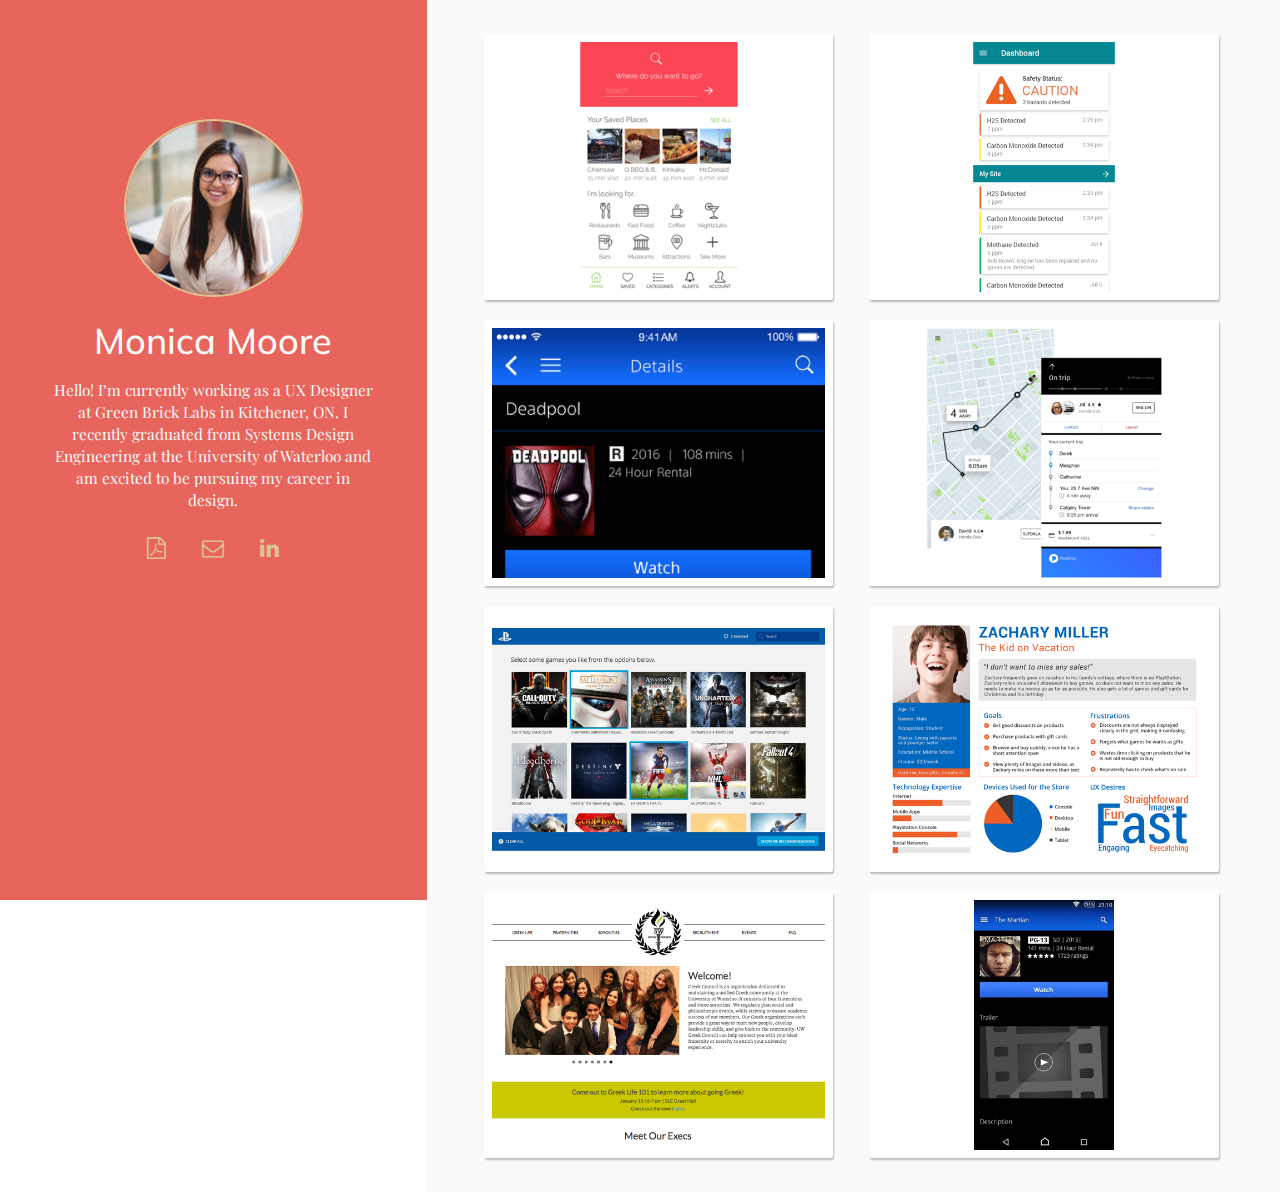
==== commit 6126be88: "About me update" ====
--- a/index.html
+++ b/index.html
@@ -24,7 +24,7 @@
         </div>
         <div class="about">
             <h1>Monica Moore</h1>
-            <p>Hello! I’m a Designer about to graduate from Systems Design Engineering at UWaterloo. Most recently, I interned at PlayStation Network. I'll be starting soon as a UX Designer at Green Brick Labs.</p>
+            <p>Hello! I’m currently working as a UX Designer at Green Brick Labs in Kitchener, ON. I recently graduated from Systems Design Engineering at the University of Waterloo and am excited to be pursuing my career in design.</p>
         </div>
         <div class="links">
             <a href="resume2016.pdf" target="_blank"><i class="fa fa-file-pdf-o"></i></a>
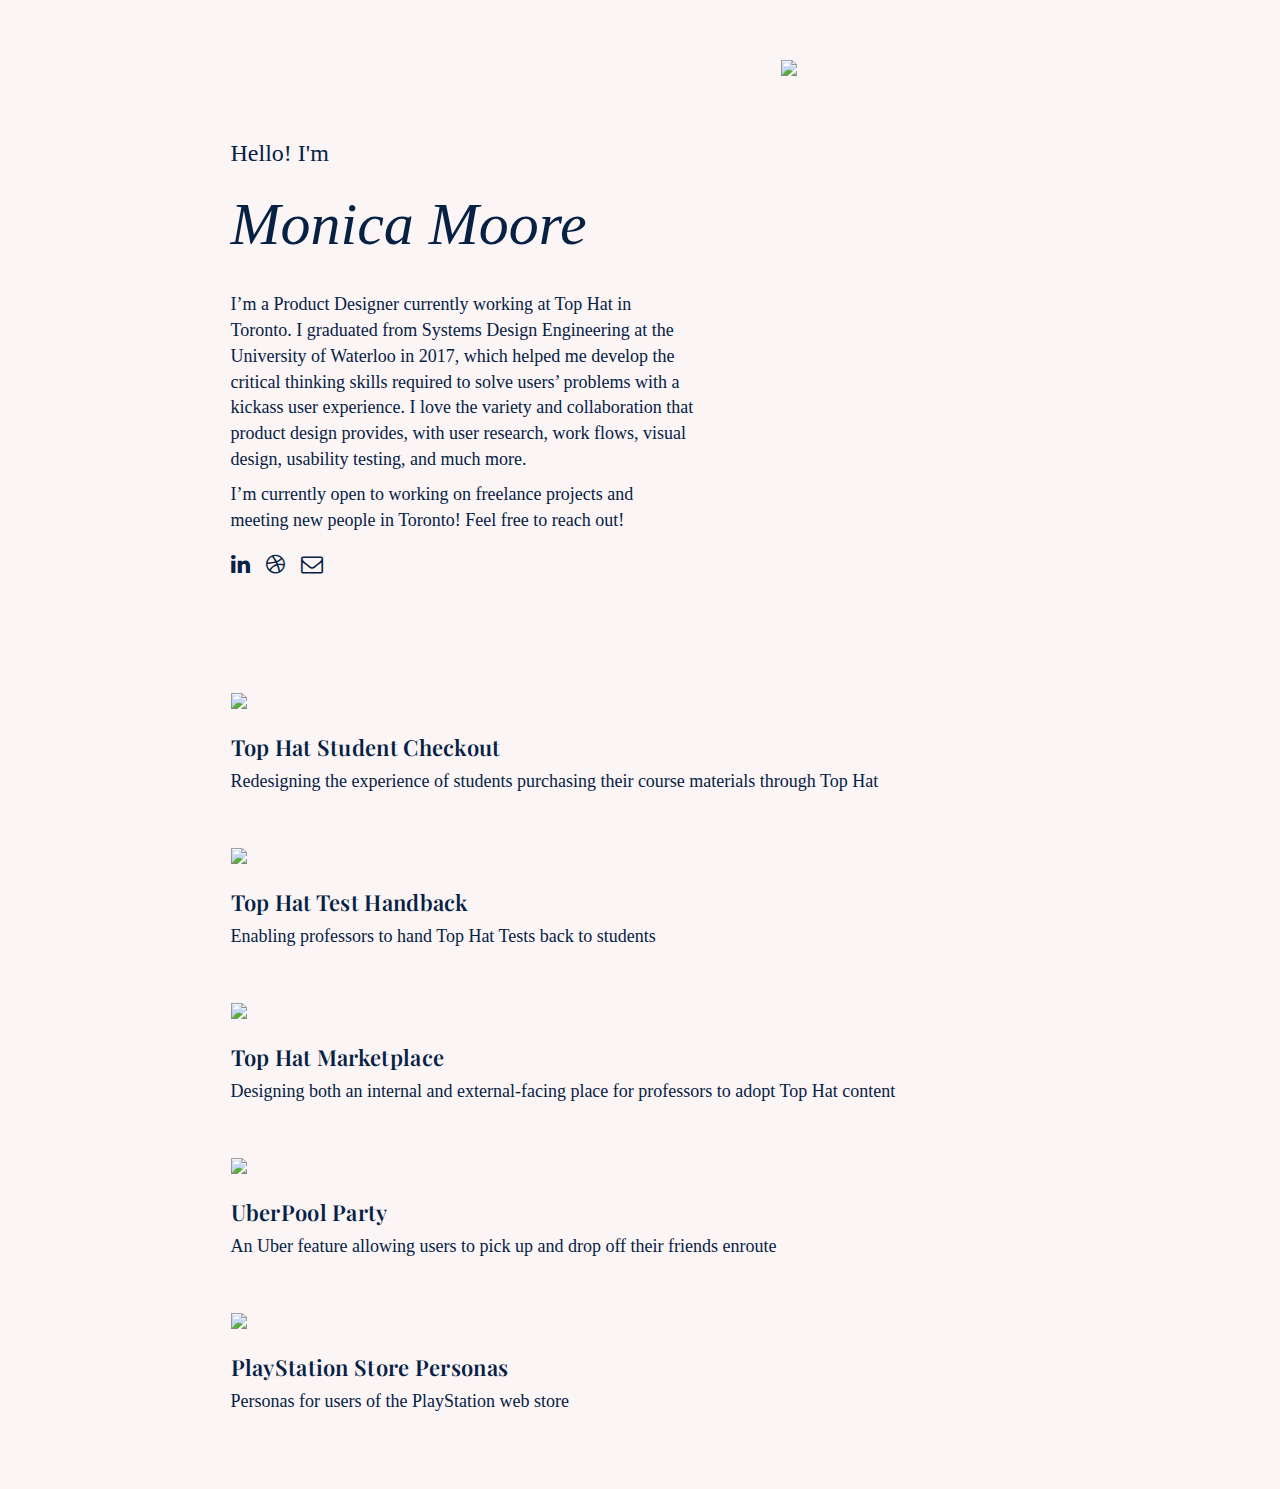
==== commit 9465d0c9: "feb 2020 portfolio update" ====
--- a/index.html
+++ b/index.html
@@ -5,534 +5,74 @@
     <meta name="viewport" content="width=device-width, initial-scale=1">
     <title>Monica Moore</title>
     <link rel="stylesheet" href="http://netdna.bootstrapcdn.com/bootstrap/3.1.1/css/bootstrap.min.css">
-    <link href="https://fonts.googleapis.com/css?family=Muli|Playfair+Display" rel="stylesheet">
+    <link href="https://fonts.googleapis.com/css?family=Playfair+Display:400,400i,500,500i,600,600i,700,700i,800,800i,900,900i&display=swap" rel="stylesheet">
     <link href="http://netdna.bootstrapcdn.com/font-awesome/4.1.0/css/font-awesome.min.css" rel="stylesheet">
     <link rel="stylesheet" type="text/css" media="all" href="css/magnific-popup.css">
-    <link rel="stylesheet" type="text/css" href="test.css">
+    <link rel="stylesheet" type="text/css" href="portfolio.css">
     <link rel="shortcut icon" href="img/favicon.ico" >
-  <script type="text/javascript" src="js/jquery-1.11.1.min.js"></script>
-  <script type="text/javascript" src="js/jquery.magnific-popup.min.js"></script>
 </head>
 
 
 <body>
-
-<div class="container info col-md-4 col-sm-6">
-        <div class="profile">
-        <div class="image">
-            <img src="img/profile2.png" class="img-responsive">
+    <div class="intro">
+        <div class="intro-text">
+            <h2>Hello! I'm</h2>
+            <h1>Monica Moore</h1>
+            <p>I’m a Product Designer currently working at Top Hat in Toronto. I graduated from Systems Design Engineering at the University of Waterloo in 2017, which helped me develop the critical thinking skills required to solve users’ problems with a kickass user experience. I love the variety and collaboration that product design provides, with user research, work flows, visual design, usability testing, and much more.</p> 
+            <p>I’m currently open to working on freelance projects and meeting new people in Toronto! Feel free to reach out!</p>
+            <div class="links">
+                <a href="https://ca.linkedin.com/in/monica-moore-09709b59" target="_blank">
+                    <i class="fa fa-linkedin"></i>
+                </a> 
+                <a href="https://dribbble.com/monicamoore" target="_blank">
+                    <i class="fa fa-dribbble"></i>
+                </a>
+                <a href="mailto:monicamm95@gmail.com">
+                    <i class="fa fa-envelope-o"></i>
+                </a>
+            </div>
         </div>
-        <div class="about">
-            <h1>Monica Moore</h1>
-            <p>Hello! I’m currently working as a UX Designer at Green Brick Labs in Kitchener, ON. I recently graduated from Systems Design Engineering at the University of Waterloo and am excited to be pursuing my career in design.</p>
-        </div>
-        <div class="links">
-            <a href="resume2016.pdf" target="_blank"><i class="fa fa-file-pdf-o"></i></a>
-            <a href="mailto:m2moore@uwaterloo.ca"><i class="fa fa-envelope-o"></i></a>
-            <a href="https://ca.linkedin.com/in/monica-moore-09709b59" target="_blank"><i class="fa fa-linkedin"></i></a>
+        <div class="profileimg">
+            <img id="monica-img" src="img/monica.jpg">
         </div>
     </div>
+    <div class="work">
+        <a href="studentcheckout.html">
+            <img src="img/studentcheckout.png">
+            <div class="work-desc">
+                <h3>Top Hat Student Checkout</h3>
+                <p>Redesigning the experience of students purchasing their course materials through Top Hat</p>
+            </div>
+        </a>
+        <a href="testhandback.html">
+            <img src="img/tophattest.png">
+            <div class="work-desc">
+                <h3>Top Hat Test Handback</h3>
+                <p>Enabling professors to hand Top Hat Tests back to students</p>
+            </div>
+        </a>
+        <a href="marketplace.html">
+            <img src="img/marketplace.png">
+            <div class="work-desc">
+                <h3>Top Hat Marketplace</h3>
+                <p>Designing both an internal and external-facing place for professors to adopt Top Hat content</p>
+            </div>
+        </a>
+        <a href="uberpoolparty.html">
+            <img src="img/uberpoolparty.png">
+            <div class="work-desc">
+                <h3>UberPool Party</h3>
+                <p>An Uber feature allowing users to pick up and drop off their friends enroute</p>
+            </div>
+        </a>
+        <a href="playstationpersonas.html">
+            <img src="img/persona1.png">
+            <div class="work-desc">
+                <h3>PlayStation Store Personas</h3>
+                <p>Personas for users of the PlayStation web store</p>
+            </div>
+        </a>
+        
     </div>
-
-<div id="portfoliohead">
-        <div id="projects">
-        <div class="wrapper">
-            <ul id="projects-photos" class="clearfix portfolio">
-              <li>
-                    <a class="box-modal" onclick="dialogOpen(dialogOne);">
-                        <div class="box">
-                            <img src="img/busypoint-small.png" alt="PlayStation Video play trailer">
-                            <span class="caption fade-caption">
-                                <h3>Busypoint</h3>
-                                <p>An app for users to find wait times at various establishments through an image processing solution. </p>
-                            </span>
-                        </div>
-                    </a>
-
-                    <div id="dialogOne" class="portfoliodialog">
-                        <a onclick="dialogClose(dialogOne);" class="close">×</a>
-                        <div class="container" id="busypoint">
-                            <div class="row">
-                                <h1>Busypoint</h1>
-                                <p>In 4th year, we had a capstone design project that lasted over the course of 7 months. Our group of 5 chose to, "Design a system that calculates real-time, numerical waiting approximations for locations of interest, providing users with greater control over how long they spend waiting in line." After analysing various concepts, we chose to take an image processing route, using cameras and an algorithm to calculate the wait time at establishments. This information is then outputted to a mobile app, where users can see these wait times. My job was to completely design the application. 
-                                </p>
-                            </div>
-
-                            <div class="row"> 
-                                <h3>User Surveys</h3>
-                                <p>First, I conducted surveys for both businesses and customers, receiving over 350 responses. The customer survey can be viewed <a href="https://goo.gl/forms/jcZhM8vjjF2K2lyh1" target="_blank">here</a> and the business survey is <a href="https://goo.gl/forms/k3v5LmmRtbIpfW9X2" target="_blank">here</a>. Some key findings were that:</p>
-                                <ul>
-                                    <li><i class="fa fa-bolt"></i>94% of respondents take estimated wait times into account when planning</li>
-                                    <li><i class="fa fa-bolt"></i>64% of users at least occasionally leave lines because they’re too long</li>
-                                    <li><i class="fa fa-bolt"></i>Respondents were most interested in wait times at restaurants and tourist attractions</li>
-                                    <li><i class="fa fa-bolt"></i>People showed a strong desire for both real-time and predicted wait times</li>
-                                    <li><i class="fa fa-bolt"></i>86.8% gave at least a 3 for comfortability with cameras</li>
-                                </ul>
-                            </div>
-
-                            <div class="row">
-                                <h3>User Requirements</h3>
-                                <p>Based on the user surveys, I came up with user requirements, both from a business and customer perspective. While customers are primary users, the businesses are key secondary users. The full list is <a href="UserRequirements.pdf" target="_blank">here</a>.</p>
-                                <h3>Storyboards</h3>
-                                <p>I then drew 4 storyboards detailing the various use cases of the app.</p>
-                                <img class="img-responsive" src="img/bp-storyboard1.jpg">
-                                <img class="img-responsive" src="img/bp-storyboard2.jpg">
-                                <img class="img-responsive" src="img/bp-storyboard3.jpg">
-                                <img class="img-responsive" src="img/bp-storyboard4.jpg">
-
-                                <h3>Personas</h3>
-                                <p>I then created 3 personas representing common users we would likely have: a business woman, a university student, and a traveller.</p>
-                                <img class="img-responsive" src="img/bp-persona1.png">
-                                <img class="img-responsive" src="img/bp-persona2.png">
-                                <img class="img-responsive" src="img/bp-persona3.png">
-
-                                <h3>Sketches</h3>
-                                <p>After creating a feature use table and workflows, I sketched several variations of the app's pages. I focused particularly on the home page, since this page has the most open-ended functionality, and has a lot of impact on the user. Some of the sketches are shown below.</p>
-                                <img class="img-responsive" src="img/bpsketch1.png">
-                                <img class="img-responsive" src="img/bpsketch2.png">
-                            </div>
-                            <div class="row">
-                                <h3>User Walkthroughs</h3>
-                                <p>I performed user walkthroughs with 5 people to find out which prototype was most user friendly. These walkthroughs were fairly casual, and involved asking the users to walk through the paper prototypes and describe how they would use the app. The following knowledge allowed me to decide on what direction the app should take:</p>
-                                
-                                <ul>
-                                    <li><i class="fa fa-bolt"></i>The Home version with Search as the most prominent function was most liked</li>
-                                    <li><i class="fa fa-bolt"></i>People are most likely to use the Search function because they would have a place in mind and want to see how long the line is</li>
-                                    <li><i class="fa fa-bolt"></i>Search was followed by Favourites, which would be used to save a few of their most visited places</li>
-                                    <li><i class="fa fa-bolt"></i>People liked having the option to browse with the categories, but would use it less frequently</li>
-                                </ul> 
-                               </div> 
-                               <div class="row">
-                                <h3>High-Fidelity Mockups</h3>
-                                <p>I then created a first round of high-fidelity mockups in Sketch. The app is somewhat Yelp-like in features, with searching functionality, browsing by category, business info, reviews, etc. The obvious addition is the wait times. Because of time limitations, we decided to just focus on current wait times for now. Users can also save venues, or set alerts to receive notifications when a wait time exceeds or is less than a certain length. The home page, business page, and favourites page are shown below.</p>
-                                <img class="shortimg img-responsive prototype" src="img/bpmockup1.png">
-                                <img class="img-responsive prototype" id="longimg" src="img/bpmockup2.png">
-                                <img class="shortimg img-responsive prototype" src="img/bpmockup3.png">
-
-                                <h3>User Testing</h3>
-                                <p>Once the mockups were complete, I performed talk-aloud user testing with 5 separate participants. I asked them to perform and narrate various tasks while I recorded their actions. The full test script can be viewed <a href="AppUserTesting.pdf" target="_blank">here</a>. Overall, the tests were very successful, with the benchmarks of a 100% task completion rate and 80% error-free rate being exceeded. There were very few problems that needed fixing. Some key info the tests revealed were that the app needed to be more vibrant, wait times should be prioritized on the business pages, and saved and alerts features should be more discoverable.</p>
-
-                                <h3>Final Version</h3>
-                                <p>Based on the user testing, a new visual design route was taken. I chose brighter colours to make the app more vibrant, and the Raleway font to give the app a more fun, while still modern and minimalist, feel. I also moved the navigation to a bottom bar, so that it works on all platforms. This also makes the features more discoverable since the Saved and Alerts pages are immediately viewable at the bottom, without having to explore the app.</p>
-                                <p>The home page includes search, a carousel of saved venues for quick access, and popular categories to browse by. This order was determined by the user priorities found in the user walkthroughs.</p>
-                                <img class="img-responsive prototype" src="img/bp-home.png">
-                                <p>Below are various listing pages, which can all be navigated to from the home page. Search Results, Saved, and Category results all share similar venue lists that provide the most imporant business info to retain consistency.</p>
-                                <img class="img-responsive prototype" src="img/bp-search.png">
-                                <img class="img-responsive prototype" src="img/bp-saved.png">
-                                <img class="img-responsive prototype" src="img/bp-category.png">
-                                <p>Below is the business listing. The wait time has been moved to the top since users thought this was highest priority. The page also includes contact info, photos, reviews, similar places, a save button, and the ability to set an alert.</p>
-                                <img class="img-responsive prototype" src="img/bp-business.png">
-                                <p>From the business page, the user can tap on the bell to receive notifications when the wait time reaches a certain point. This page required a fair amount of iteration to determine what type of controls are optimal. Eventually I chose a combination of checkboxes, segmented controls, and dropdowns. Users had no difficulty using these controls in user testing.</p>
-                                <img class="img-responsive prototype" src="img/bp-newalert.png">
-                                <p>The user can also view their alerts in the Alerts page. Here, they can switch alerts on and off, similar to how most alarm clock apps work.</p>
-                                <img class="img-responsive prototype" src="img/bp-alerts.png">
-                                <p>Lastly, is the Categories page. Here, the user can see a list of all the categories venues fall under. This page can be accessed from the Categories tab or the "See More" button on the Home page.</p>
-                                <img class="img-responsive prototype" src="img/bp-categories.png">
-                            </div>
-                        </div>
-                    </div>
-                </li>
-                <li>
-                    <a class="box-modal" onclick="dialogOpen(dialogTwo);">
-                        <div class="box">
-                            <img src="img/safetysmall.png" alt="safety check app">
-                            <span class="caption fade-caption">  
-                                <h3>Safety Check</h3>  
-                                <p>My 3A design project was a system to detect hazardous gases in the workplace and relay the data to the user as well as managers via a mobile application.</p>  
-                            </span>  
-                        </div>
-                    </a>
-                     
-                    <div id="dialogTwo" class="portfoliodialog">
-                        <a onclick="dialogClose(dialogTwo);" class="close">×</a>
-                        <div class="container">
-                            <div class="row">
-                                <h1>Safety Check - 3A Design Project</h1>
-                                <p>In my 3A term, there was a 3 month-long group design project, starting from finding a problem to developing a functioning prototype. The constraint was that the project had to utilize the Internet of Things. Our group was also given the category of Industrial Controls to work with. We created a wearable system that detects hazardous gases on oil and gas work sites and relays the information to both workers and managers via a mobile application. A demo of the prototype is <a href="https://www.youtube.com/watch?v=YXTgIrT8EQ8">here</a>.</p>
-                                
-                            <div class="row details">
-                                <h3> Problem Statement</h3>
-                                <p>We decided to focus on the oil and gas industry for our project, since it is extremely relevant to the Canadian economy, as well as the topic of Industrial Controls. I interviewed a variety of people in the industry, including field workers, field supervisors, and higher up managers regarding safety issues on site. From these interviews, we found that H2S, a toxic gas, is still a major safety concern, since it can be fatal if exposed to it. This led to the development of the following problem statement.</p>
-
-                                <p> In current oil and gas industries, numerous employee illnesses and injuries arise as a cause of unsafe working conditions. Through the use of sensor detection, various unsafe conditions regarding toxic gases, temperatures, and air quality can be addressed before harming workers. Although there are current solutions, such as employee training and alarm systems, these methods prove to be ineffective as the number of injuries and illness have not been eliminated. Thus, this issue still remains and must be addressed. </p>  
-
-                                <h3>Current State of the Art</h3>
-                                <p>Currently, it is mandatory to go through H2S safety training before entering an oil/gas work site. It is also common for workers to wear personal safety monitors, which detect various gases and alert the wearer through beeping and/or vibration. However, the problem with these, is that they don't alert other employees and managers of the issue. The worker must then report the issue, which often does not happen. Poor communication and lack of reporting up, often leads to gas leaks not being fixed in time. Also, other employees are not aware of the detection, so may come across it themselves afterwards. There is no reliable documentation of issues. Also, the devices do not communicate with one another, which can prevent necessary assistance from occuring during emergencies.</p>
-                            </div>
-                            <div class="needs">
-                                <h3>Customer Needs</h3>
-                            <div class="row">
-                                <h4>Primary</h4>
-                                <ul>
-                                    <li><i class="fa fa-bolt"></i>The device detects potential hazards such as toxic gases.</li>
-                                    <li><i class="fa fa-bolt"></i>The device reduces the emergency response time to hazards.</li>
-                                    <li><i class="fa fa-bolt"></i>The device does not cause discomfort or interference with worker’s duties.</li>
-                                    <li><i class="fa fa-bolt"></i>The device operates for a long period of time before recharging or maintenance is required.</li>
-                                    <li><i class="fa fa-bolt"></i>The device is able to connect with other nearby devices.</li>
-                                    <li><i class="fa fa-bolt"></i>The device predicts the possibility of hazards in real time.</li>
-                                    <li><i class="fa fa-bolt"></i>The product requires minimal training for use.</li>
-                                    <li><i class="fa fa-bolt"></i>The device is reliable.</li>
-                                </ul>
-                            </div>
-                                <div class="row">
-                                <h4>Secondary</h4>
-                                <ul>
-                                    <li><i class="fa fa-bolt"></i>The system stores hazard detection data for future reference.</li>
-                                    <li><i class="fa fa-bolt"></i>The device is scalable to numerous employees.</li>
-                                    <li><i class="fa fa-bolt"></i>The device meets Technical Standards & Safety Authority (TSSA) and any company regulations.</li>
-                                    <li><i class="fa fa-bolt"></i>The critical data communicated by the devices is visible at all times.</li>
-                                    <li><i class="fa fa-bolt"></i>The device alerts all the workers about emergencies and safety procedure.</li>
-                                </ul>
-                            </div>
-                            <div class="row">
-                                <h4>Latent</h4>
-                                <ul>
-                                    <li><i class="fa fa-bolt"></i>The device is usable in various weather conditions.</li>
-                                    <li><i class="fa fa-bolt"></i>The device is easy to replace or upgrade.</li>
-                                    <li><i class="fa fa-bolt"></i>The device can be reused by different workers.</li>
-                                    <li><i class="fa fa-bolt"></i>The device is easy to install.</li>
-                                    <li><i class="fa fa-bolt"></i>The device can be manufactured at minimal cost.</li>
-                                </ul>
-                            </div>
-                        </div>
-                            <div class="row">
-                                <h3>Concept Generation</h3>
-                                <p>A variety of concepts were brainstormed and analyzed. These included biometric measuring, a drone monitor, an automated lockdown procedure, and gas neutralization. The final concept decided upon was a wearable device which monitors hazardous gases (i.e. hydrogen sulfide, carbon monoxide, methane), communicates with a central system, and provides workers with alerts for any hazards in the workplace.</p>
-                               <h3>App Design</h3>
-                               <p>My primary role at this point was to design the mobile application. A mobile app was decided upon, since all field workers always have a phone on them.</p>
-                               <p>To decide on the app's architecture, I created the following table, after brainstorming features.</p>
-                               <img src="img/safetytable.png" class="img-responsive">
-                               <p>Based off of this, I created user flows, one of which is shown below.</p>
-                               <img src="img/userflow.jpg" class="img-responsive">
-                               <p>After many sketches and iterations, the final version for this class was created. Orange was chosen as a primary color because of its strong association with safety. Blue was also chosen for its calming effect. Cards were used to distinguish between different hazards, containing critical info. Each one is colour coded to display the severity rating. Various levels are determined and set by existing safety regulations. </p>
-
-                               <p>The dashboard is the app's main page. It displays the user's safety status, based on gases that have been detected near them and their severity. Below, it shows the gases recently detected that are affecting this status.</p>
-                               <img src="img/dashboardfinal.png" class="img-responsive prototype">
-                               <p>Each hazard can be tapped on to see details, such as the recommended safety procedure, predictions, and the location it was detected. Users can also add notes regarding the hazard.</p>
-                               <img src="img/gasdetected.png" class="img-responsive prototype">
-                               <p>The user can see all the gases detected on their site. These are viewable in list, map, or graph form.</p>
-                               <img src="img/sitelistview.png" class="img-responsive prototype">
-                               <p>The icon in the top right corner opens a side navigation, which displays all the workers on site, as well as provides the ability to contact them. </p>
-                               <img src="img/workers.png" class="img-responsive prototype">
-                               <p>Supervisors also have the ability to view all the work sites and their current safety status.</p>
-                               <img src="img/sitelist.png" class="img-responsive prototype">
-
-                               <p>Users can also view the history of gases that their personal monitor has detected.</p>
-                               <img src="img/myhistory.png" class="img-responsive prototype">
-
-                               <p>Lastly, the side navigation is shown below.</p>
-                               <img src="img/navigation.png" class="img-responsive prototype">
-                               <h3>Prototype</h3>
-                               <p>The prototype consists of a wearable device connected to a mobile application via the Internet of Things. For testing purposes, alcohol gas was used, since using toxic gases would be dangerous at the demo. There was a radio frequency component which allows the prototype to have wireless communication between different devices and the base station. This is used to transfer the data from the sensing node to the base station. A screen is used to display the concentration of H2S and Alcohol Gas in PPM on the device. An Arduino Nano is used to gather the sensor data, interface with all communication and visual components. The Arduino Nano also has basic logic which allowed onboard actuation. Alcohol gas and H2S gas sensors were included. A vibration motor and LED were also included to be used in conjunction to notify the wearer that a dangerous gas was detected.</p>
-                               <img src="img/prototype.png" class="img-responsive">
-                               <p>The data collected by the wearable is then viewable on a user-friendly mobile application. On this application, the user can view their safety status, as SAFE, CAUTION, or DANGER, depending on the gas levels near them. The user can also see the history of all hazards at their worksite in list, map, and graphical form. Since there are often many worksites which workers travel between, they can view a list of the safety statuses of all sites, and easily switch between them. For each site, there is also a list of all of the workers on site, with the ability to call or text each worker. This ensures that no person is forgotten in the case of an emergency.</p>
-                               <p>In case you missed it the first time, a demo of the prototype can be viewed <a href="https://www.youtube.com/watch?v=YXTgIrT8EQ8">here</a>.</p>
-
-                               <h3>Future Improvements</h3>
-                               <p>This project had achieved a number of goals that were set at the initial phases of the design process. Two of the greatest successes in the project are outstanding functionality of essential components in the prototype and flawless execution of the prototype demonstration at the design symposium. The prototype was able to demonstrate, with a near 100% success rate,  the capability to detect ambient concentration of alcohol, perform analytics on data received, and use IoT features to display information in an easily accessible format.</p>
-                               <p> 
-Some of the failures that were noted are incomplete functionality for the secondary objectives of the web application and the lack of a few desired features from the prototype. The entire functionality of the web application could not be completed due to time constraints, therefore a few links were inactive. This issue can be corrected by proceeding with the second phase of the design process which would be to address the secondary objectives of the product design. The desired features that were missing from the prototype were GPS tracking and LCD display for alcohol concentration. These could not be implemented due to hardware constraints of the Arduino Uno board. The number of input pins and power output required had exceeded the capabilities of the Arduino. Also, there was no time to conduct extensive user testing on the application. In future iterations, the app's design needs to be tested by actual potential users.</p>
-                            </div> 
-                        </div>
-                    </div>
-                </li>
-                <li>
-                    <a class="box-modal" onclick="dialogOpen(dialogThree);">
-                        <div class="box">
-                            <img src="img/iossmall.png" alt="student yearbook cover">
-                            <span class="caption fade-caption">
-                                <h3>PlayStation Video iOS Design</h3>
-                                <p>One of my projects at PlayStation Network was to adapt the PlayStation Video Android app for iOS.</p>
-                            </span>
-                        </div>
-                    </a>
-
-                    <div id="dialogThree" class="portfoliodialog">
-                        <a onclick="dialogClose(dialogThree);" class="close">×</a>
-                         <div class="container">
-                            <div class="row">
-                                <h1>PlayStation Video iOS Design</h1>
-                                <p>One of my projects at PlayStation Network was to adapt the PlayStation Video app for iOS. At the time, it was only available for Android. iOS design standards are different than Android's, especially due to the constraint of not having a built-in back button. Also, a business decision was made that videos would not be available for purchase in the iOS app, unlike in Android. This created a design dilemma on whether to include browsing in the app or restrict the app's functionality to strictly playback for videos purchased on other PlayStation platforms. My process involved research into differences between iOS and Android standards, journey maps to compare the two browsing options, several high-fidelity prototypes, and testing in InVision. My slide deck for my work is shown below. In the end, Variation 6 was chosen. Even though it is less of a native iOS design, it was most feasible to convert software-wise. </p>
-
-                                <iframe src="https://view.publitas.com/p222-480/playstation-video-ios-design/"
-        width="100%"
-        height="600px"
-        frameborder="0" allowfullscreen></iframe>
-
-                            </div>
-                        </div>
-                    </div>
-                </li>
-                
-                <li>
-                    <a class="box-modal" onclick="dialogOpen(dialogFour);">
-                        <div class="box">
-                            <img src="img/ubersmall.png" alt="Uber feature">
-                            <span class="caption fade-caption">
-                                <h3>UberPool Party</h3>
-                                <p>I designed a feature for Uber that allows users to pick up their friends on the way to an event.</p>
-                            </span>
-                        </div>
-                    </a>
-
-                    <div id="dialogFour" class="portfoliodialog">
-                        <a onclick="dialogClose(dialogFour);" class="close">×</a>
-                        <div class="container">
-                            <div class="row">
-                                <h1>UberPool Party</h1>
-                                <p>Currently, there is no real way in the Uber app to pick up/drop off multiple friends at various locations. I designed a feature to address this problem. A fully detailed pdf of the project can be viewed <a href="uber.pdf">here</a>.</p>
-
-                                <h3>Current State of the Art</h3>
-                                <p>Currently, there are several carpooling apps, but none of them let users select who they ride with. Instead, UberPool, Lyft Line, and Waze pair riders based on convenient routing. Frustrations stem from the current carpooling systems including confusion about how the system works, conflict between passengers, and time spent picking up other riders. </p>
-                                <p>Alternatively, some users do pick up friends on Uber, although in an unofficial manner. Many users get around the lack of a pick-up feature by setting the destination to their friend’s house, and then changing the destination once the friend is picked up. This requires explaining the situation to the driver and continuously updating the destination. There is also no way to split the fare based on individual distance travelled, so the riders must split the fare equally.</p>
-
-                                <h3>User Interviews</h3>
-                                <p>I interviewed six Uber users via phone, asking questions mainly about how they use Uber to get to events. These interviews presented some key findings. Most users, particularly women, do not like showing up to events alone. They usually meet at one location then Uber to the event together, which can be time consuming. Some users already use Uber to pick up at multiple locations by changing the destination when they reach a stop and explaining the situation to the driver. This can be a pain to explain, since the driver doesn’t always understand. Users also said it’s a hassle to keep changing the destination.</p>
-                                <p>Regarding the feature, people thought that the price should be split based on the distance travelled, since some riders may live much closer to the destination than others. Some users also voiced concerns that the feature would only be helpful if all party members lived en route to the destination.</p>
-
-                                <h3>Problem Statement</h3>
-                                <p>Current carpool methods do not allow for streamlined pick-up of the user’s acquaintances. The goal is to design a system where friends can Uber together from separate locations and split costs fairly.</p>
-
-                                <h3>Personas</h3>
-                                <p>Two personas were created, based on the stories of the users interviewed.</p>
-                                <img src="img/KeiraPersona.png" class="img-responsive">
-                                <img src="img/JonPersona.png" class="img-responsive">
-
-                                <h3>Storyboard</h3>
-                                <p>Next, a storyboard was drawn, outlining the most common use case for this pick-up feature.</p>
-                                <img src="img/UberStoryboard.png" class="img-responsive">
-
-                                <h3>User Requirements</h3>
-                                <p>A list of user requirements was made, which included being able to invite multiple contacts, invitees confirming pick-up before location is shared, being able to order the Uber even if a response is not received, and everyone being aware of the route and other passengers. More requirements can be seen <a href="uber.pdf">here</a>.</p>
-
-                                <h3>Workflow</h3> 
-                                <p>Due to convenience and safety reasons, a system was designed where the trip organizer invites their contacts, and the invitees must confirm their address before being added to the group.</p>
-                                <img src="img/workflow.png" class="img-responsive">
-
-                                <h3>Prototype</h3>
-                                <p>After creating several iterations of <a href="uber.pdf">sketches</a>, a high-fidelity solution was created in Sketch.</p>
-
-                                <h4>Initiating Pick Up Option</h4>
-                                <p>The user first selects a final destination, as is usually done. Then, on the request page, if the user wants to pick up friends, they can tap on the Pick Up Friends button underneath Payment Methods.</p>
-                                <img src="img/ChoosingGroup.png" class="img-responsive prototype">
-
-                                <h4>Inviting Friends</h4>
-                                <p>After tapping on Pick Up Friends, a contact list appears. The user can select as many friends as will fit in the Uber. Friends that are frequently picked up will populate the Favourites list at the top. As friends are selected, a blue bar appears at the bottom, populated with the names of the invitees. This allows the user to easily confirm who they’ve selected, thereby preventing error. The user then taps on the paper airplane icon to send the invites.</p>
-                                <img src="img/SelectFriends.png" class="img-responsive prototype">
-
-                                <h4>Accepting an Invite</h4>
-                                <p>Once the request is sent, the invitees will receive a notification about the request saying  something like, “Derek Dobslaw has requested to pick you up on the way to the Calgary Tower”. Upon tapping the notification, the following screen opens. The user can then see the other users invited and their locations, and the final destination. They can also change their location if desired. The user then either confirms or declines the invite, which is relayed to the other group members.</p>
-                                <img src="img/JoinGroup.png" class="img-responsive prototype">
-
-                                <h4>Group Status Page</h4>
-                                <p>Confirmed users, as well as the organizer, can keep track of the status of the group on the group status page. Once a user confirms, their given location appears on the map. The organizer can request the Uber at any time since a situation may arise where an invitee does not respond. If all riders have confirmed, however, any rider will be able to request the Uber. </p>
-                                <img src="img/GroupStatus.png" class="img-responsive prototype">
-
-                                <h4>Trip Route</h4>
-                                <p>Once all the users have confirmed their addresses and the Uber has been requested, Uber calculates the optimal route. The optimal route is not calculated until the Uber is requested because it also takes into account Uber car proximity/availability. Once the Uber is on its way, each rider can see the Uber’s progress and estimated arrival time at their location. They can also see the order of the stops combined with who has been picked up</p>
-                                <img src="img/TripInfo.png" class="img-responsive">
-                            </div> 
-                        </div>
-                    </div>
-                </li>
-                
-                <li>
-                    <a class="box-modal" onclick="dialogOpen(dialogFive);">
-                        <div class="box">
-                            <img src="img/recssmall.png" alt="PlayStation recommendations">
-                            <span class="caption fade-caption">  
-                                <h3>PlayStation Recommendations</h3>  
-                                <p>I designed a new recommendation system for the PlayStation Store during the semi-annual company Hackathon.</p>  
-                            </span>  
-                        </div>
-                    </a>
-                     
-                    <div id="dialogFive" class="portfoliodialog">
-                        <a onclick="dialogClose(dialogFive);" class="close">×</a>
-                        <div class="container">
-                            <div class="row">
-                                <h1>PlayStation Store Recommendations</h1>
-                                <p>For the winter hackathon at PlayStation Network, my team chose to develop a better recommendation system for the PlayStation Store. Even though this project was primarily back-end based, it was determined that a well-designed UI had to be created for the demo in order to effectively present our project and its results to the judges. We ended up receiving an Honourable Mention award. </p>
-                            </div> 
-                            <div class="row details">
-                                <h3> Problem Definition</h3>
-                                <p>The current PlayStation recommendation does not give helpful recommendations. It generally recommends the most popular games at the time, regardless of the user's preferences or the product being looked at. For instance, there were many children's games where violent games such as Call of Duty would appear as recommendations. The goal is to improve algorithm accuracy, and thereby increase sales via recommendations.</p>
-
-                                <h3>User Requirements</h3>
-                                <p>The main purpose of the demo was to demonstrate that the recommendations provided align with the games chosen. Since the UI was separate from the Store, a selection system was decided upon to replicate user's purchases. Therefore, the user had to be able to select multiple games. A search feature was also needed, in order to demonstrate that the recommendations can apply to any game, and not just the ones immediately populated. The user also needed to be aware of their choices while viewing their recommendations in order to emphasize recognition over recall. Some other key requirements were the ability to deselect, see what's been selected, and to clear all.</p>
-
-                                <h3>Wireframes</h3> 
-                                <p>Several wireframes were developed, some of which are shown below.</p>
-                                <div id="recwrfm">
-                                <img src="img/recwrfm1.png">
-                                <img src="img/recwrfm4.png">
-                                <img src="img/recwrfm2.png">
-                                <img src="img/recwrfm3.png">
-                            </div>
-
-                                <div id="finalversion">
-                                <h3>Final Version</h3>
-                                <img src="img/page1.png" class="prototype">
-                                <p>User selects the games they'd like to see recommendations for.</p>
-                                <img src="img/page1tooltip.png" class="prototype">
-                                <p>The tooltip allows the user to see the games they've selected.</p>
-                                <img src="img/page2.png" class="prototype">
-                                <p>Page of provided recommendations.</p>
-                                </div>
-
-                                <h3>Results</h3>
-                                <p>By the end of the hackathon, the recommendations were considerably improved. This fact came across to the judges, and we received an Honourable Mention for the project.</p>
-                            </div>
-                        </div>
-                    </div>
-                </li>
-
-                
-
-                <li>
-                    <a class="box-modal" onclick="dialogOpen(dialogSix);">
-                        <div class="box">
-                            <img src="img/personasmall.png" alt="playstation store personas">
-                            <span class="caption fade-caption">  
-                                <h3>PlayStation Store Personas</h3>  
-                                <p>I created and designed 3 personas to be used long term for the PlayStation Store's design team.</p>  
-                            </span>  
-                        </div>
-                    </a>
-                     
-                    <div id="dialogSix" class="portfoliodialog">
-                        <a onclick="dialogClose(dialogSix);" class="close">×</a>
-                        <div class="container">
-                            <div class="row" id="personas">
-                                <h1>PlayStation Store Personas</h1>
-                                <p>One of my tasks at PlayStation Network was to create personas for the PlayStation web store. I researched why people use the webstore, rather than the console version, through interviewing users and reading online forums. I found that the 3 primary reasons were so people could buy items at work and remote download purchases to the console, so they wouldn't miss deals while on vacation, and because the PlayStation controllers are inconvenient for navigation. From this information, I developed the following personas. Each persona corresponds to one of the primary use cases. The color scheme of the personas is that of the PlayStation website.</p>
-                                <img src="img/zachary.png" class="prototype">
-                                <img src="img/jason.png" class="prototype">
-                                <img src="img/catherine.png" class="prototype">
-                            </div> 
-                        </div>
-                    </div>
-                </li>
-
-                <li>
-                    <a class="box-modal" onclick="dialogOpen(dialogSeven);">
-                        <div class="box">
-                            <img src="img/greeksmall.png" alt="greek council website">
-                            <span class="caption fade-caption">
-                                <h3>Greek Council Website</h3>
-                                <p>I designed and developed the website for Greek Council, an organization at the University of Waterloo.</p>
-                            </span>
-                        </div>
-                    </a>
-
-                    <div id="dialogSeven" class="portfoliodialog">
-                        <a onclick="dialogClose(dialogSeven);" class="close">×</a>
-                        <div class="container">
-                            <div class="row">
-                                <h1>Greek Council Website</h1>
-                                <p>Greek Council approached me during Summer '15, and asked me to create a website for them. The purpose of the website is to convey information about the club to ultimately gain new members. I aimed to present the organization with a balance of fun and professionalism, with plenty of photos to give a true glance into what being a member is like. The colors were chosen to match their  logo. I also developed the website, using HTML, CSS, and a bit of JavaScript. </p>
-                                <p>The site can be viewed live <a href="http://www.uwgreekcouncil.com" target="_blank">here</a>.</p>
-                                <img src="img/gcwebsite.png" class="prototype">
-                            </div>
-                        </div>
-                    </div>
-                </li>
-
-                <li>
-                    <a class="box-modal" onclick="dialogOpen(dialogEight);">
-                        <div class="box">
-                            <img src="img/trailersmall.png" alt="PlayStation Video play trailer">
-                            <span class="caption fade-caption">
-                                <h3>PlayStation Video Trailer</h3>
-                                <p>The design of the Play Trailer feature in the PlayStation Video app.</p>
-                            </span>
-                        </div>
-                    </a>
-
-                    <div id="dialogEight" class="portfoliodialog">
-                        <a onclick="dialogClose(dialogEight);" class="close">×</a>
-                        <div class="container">
-                            <div class="row">
-                                <h1>PlayStation Video Trailer</h1>
-                                <p>This was a small feature I did while working at PlayStation Network. The ability to watch a trailer had to be designed into the application, as well as the mobile web store.</p>
-                                <p>A variety of low and high fidelity prototypes were created (unfortunately I no longer have most of them) which presented various options including buttons, tapping on the image, a trailer section, etc. One of the final iterations was the following.</p>
-
-                                <img src="img/trailer1.png" class="trailerimg prototype">
-
-                                <p>Unfortunately, for various reasons, it was decided by management that a still from the movie could not be included. So, this version was iterated on to instead include a graphic, which I created in Photoshop. This led to the final versions for mobile and tablet below which are currently in production.</p>
-
-                                <img src="img/trailer2.png" class="trailerimg prototype">
-                                <img src="img/trailer3.png" class="prototype">
-                            </div> 
-                        </div>
-                    </div>
-                </li>
-      
-                <!--<li>
-                    <a class="box-modal" onclick="dialogOpen(dialogSeven);">
-                        <div class="box">
-                            <img src="img/yearbooksmall.png" alt="student yearbook cover">
-                            <span class="caption fade-caption">
-                                <h3>OMERS Student Yearbook</h3>
-                                <p>I was in charge of creating the yearbook for the summer students at OMERS. It was done in Illustrator.</p>
-                            </span>
-                        </div>
-                    </a>
-
-                    <div id="dialogSeven" class="portfoliodialog">
-                        <a onclick="dialogClose(dialogSeven);" class="close">×</a>
-                         <div class="container">
-                            <div class="row">
-                                <h1>OMERS Summer '14 Student Yearbook</h1>
-                                <p>During my co-op term at OMERS, I was in charge of creating a yearbook of sorts for the co-op students, with the assistance of <a href="http://www.erinleach.com">Erin Leach</a>. I created it almost completely in Adobe Illustrator, with some photo editing done in Photoshop. In case you haven't guessed, the main part of the sun on the cover is the O from the OMERS logo.</p>
-
-                                <iframe src="https://view.publitas.com/p222-480/summer-2014-student-yearbook"
-        width="100%"
-        height="700px"
-        frameborder="0" allowfullscreen></iframe>
-                            </div>
-                        </div>
-                    </div>
-                </li>!-->
-            </ul>
-        </div>
-        </div>
-    </div>
-
-<script type="text/javascript">
-$(function(){
-  $('#artwork-photos').magnificPopup({
-    delegate: 'a',
-    type: 'image',
-    image: {
-      cursor: null,
-      titleSrc: 'title'
-    },
-    gallery: {
-      enabled: true,
-      preload: [0,1], // Will preload 0 - before current, and 1 after the current image
-      navigateByImgClick: true
-        }
-  });
-});
-</script>
-
-<script type="text/javascript">
-
-    function dialogOpen(theDialog){
-        $('html').css("overflow", "hidden");
-        $('body').css("overflow", "hidden");
-        $(theDialog).fadeIn(300);
-    };
-
-    function dialogClose(theDialog){
-        $('html').css("overflow", "auto");
-        $('body').css("overflow", "auto");
-        $(theDialog).fadeOut();
-    };
-
-</script>
-
 </body>
-
 </html>--- a/portfolio.css
+++ b/portfolio.css
@@ -0,0 +1,173 @@
+body{
+	background-color: #FBF5F5;
+	color: #062144;
+	width: 869px;
+	margin: auto;
+	margin-bottom: 75px;
+	padding: 0 25px;
+	max-width: 100%;
+}
+
+h2{
+	font-family: Raleway;
+	font-size: 24px;
+}
+
+h1{
+	font-family: Playfair Display Black;
+	font-size: 60px;
+	font-style: italic;
+	margin: 25px 0 35px;
+}
+
+h3{
+	font-family: playfair display;
+    font-weight: 600;
+    font-size: 22px;
+    letter-spacing: 0.3px;
+}
+
+h4{
+	font-family: Raleway;
+	margin-top: 20px;
+	font-weight: 500;
+}
+
+p, li{
+	font-family: Raleway;
+	font-size: 18px;
+}
+
+a{
+	color: #062144;
+}
+
+
+.intro{
+	margin-top: 60px;
+	display: flex;
+}
+
+.intro-text{
+	width: 465px;
+	margin-top: 60px;
+}
+
+.links{
+	margin-top: 15px;
+}
+
+.links a{
+	color: #062144;
+	font-size: 22px;
+	margin-right: 10px;
+}
+
+.links a:hover{
+	text-decoration: none;
+	color: #5C54AB;
+}
+
+#monica-img{
+	display: inline-block;
+	float: right;
+	margin-left: 85px;
+	height: 550px;
+}
+
+.work{
+	margin-top: 80px;
+}
+
+.work img{
+	width: 100%;
+}
+
+
+.work-desc{
+	margin: 25px 0 50px;
+}
+
+.work a:hover{
+	text-decoration: none;
+	color: #5C54AB;
+	opacity: 0.9;
+}
+
+.project .backhome{
+	font-family: 'Playfair Display';
+	font-size: 20px;
+	font-style: italic;
+	color: #062144;
+	font-weight: bold;
+	text-decoration: none;
+}
+
+.project{
+	margin:80px 0;
+}
+
+.project h1{
+	font-style: normal;
+}
+
+.project h3{
+	margin: 50px 0 20px;
+}
+.project .company{
+	margin-top:120px;
+	font-weight: 400;
+}
+
+.project img{
+	width: 100%;
+	margin: 15px 0 10px;
+}
+
+.project a{
+	color: #062144;
+	text-decoration: underline;
+}
+
+.project a:hover{
+	color: #5C54AB;
+}
+
+#firstiteration{
+	margin:10px 0 25px;
+}
+
+.project .embed{
+	margin: 15px 0 35px;
+}
+
+.next p{
+	font-family: Playfair Display;
+	font-weight: 600;
+	float: right;
+	margin-top: 30px;
+	margin-bottom: 60px;
+}
+
+@media screen and (max-width:920px){
+	.profileimg{
+		display: none;
+	}
+
+	.intro-text{
+		width: 100%;
+		margin-top: 30px;
+	}
+
+	.work{
+		margin-top: 50px;
+	}
+
+	.project{
+		margin-top: 40px;
+	}
+
+	.project .company{
+		margin-top: 60px;
+	}
+}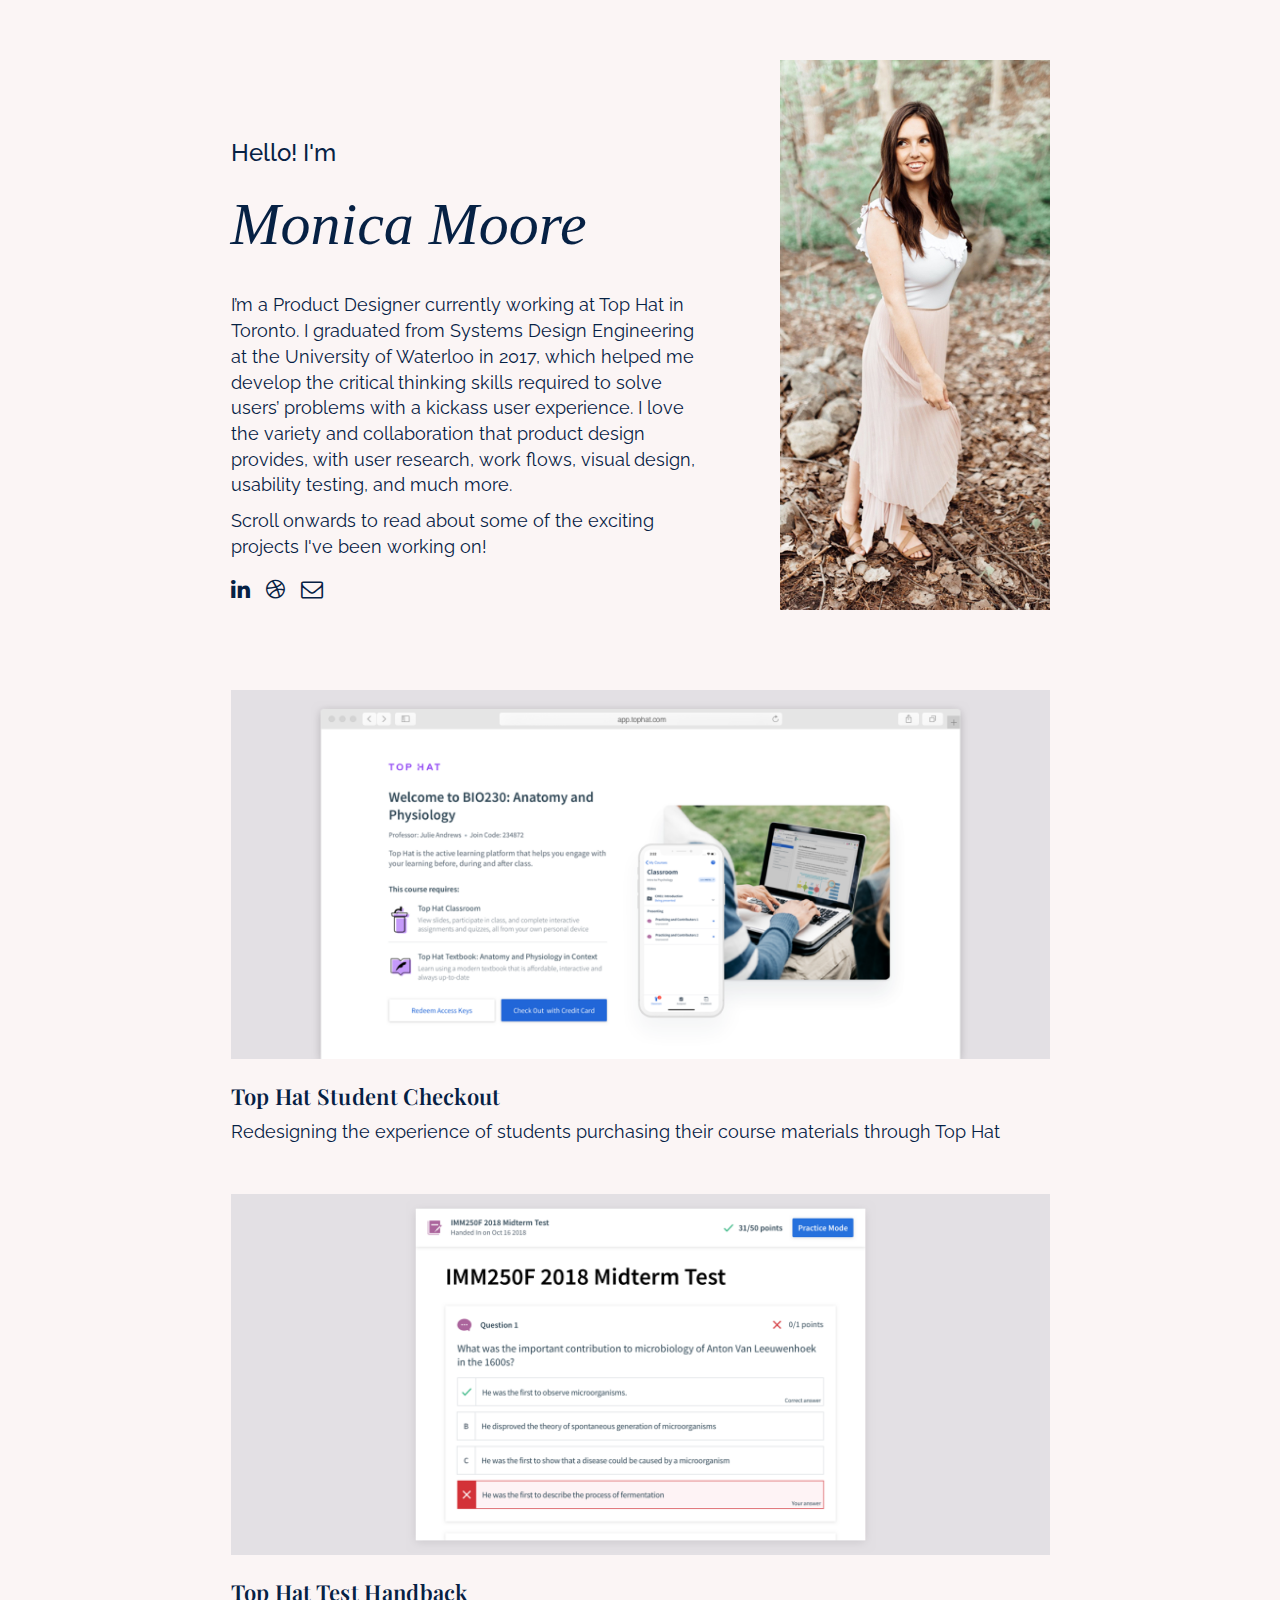
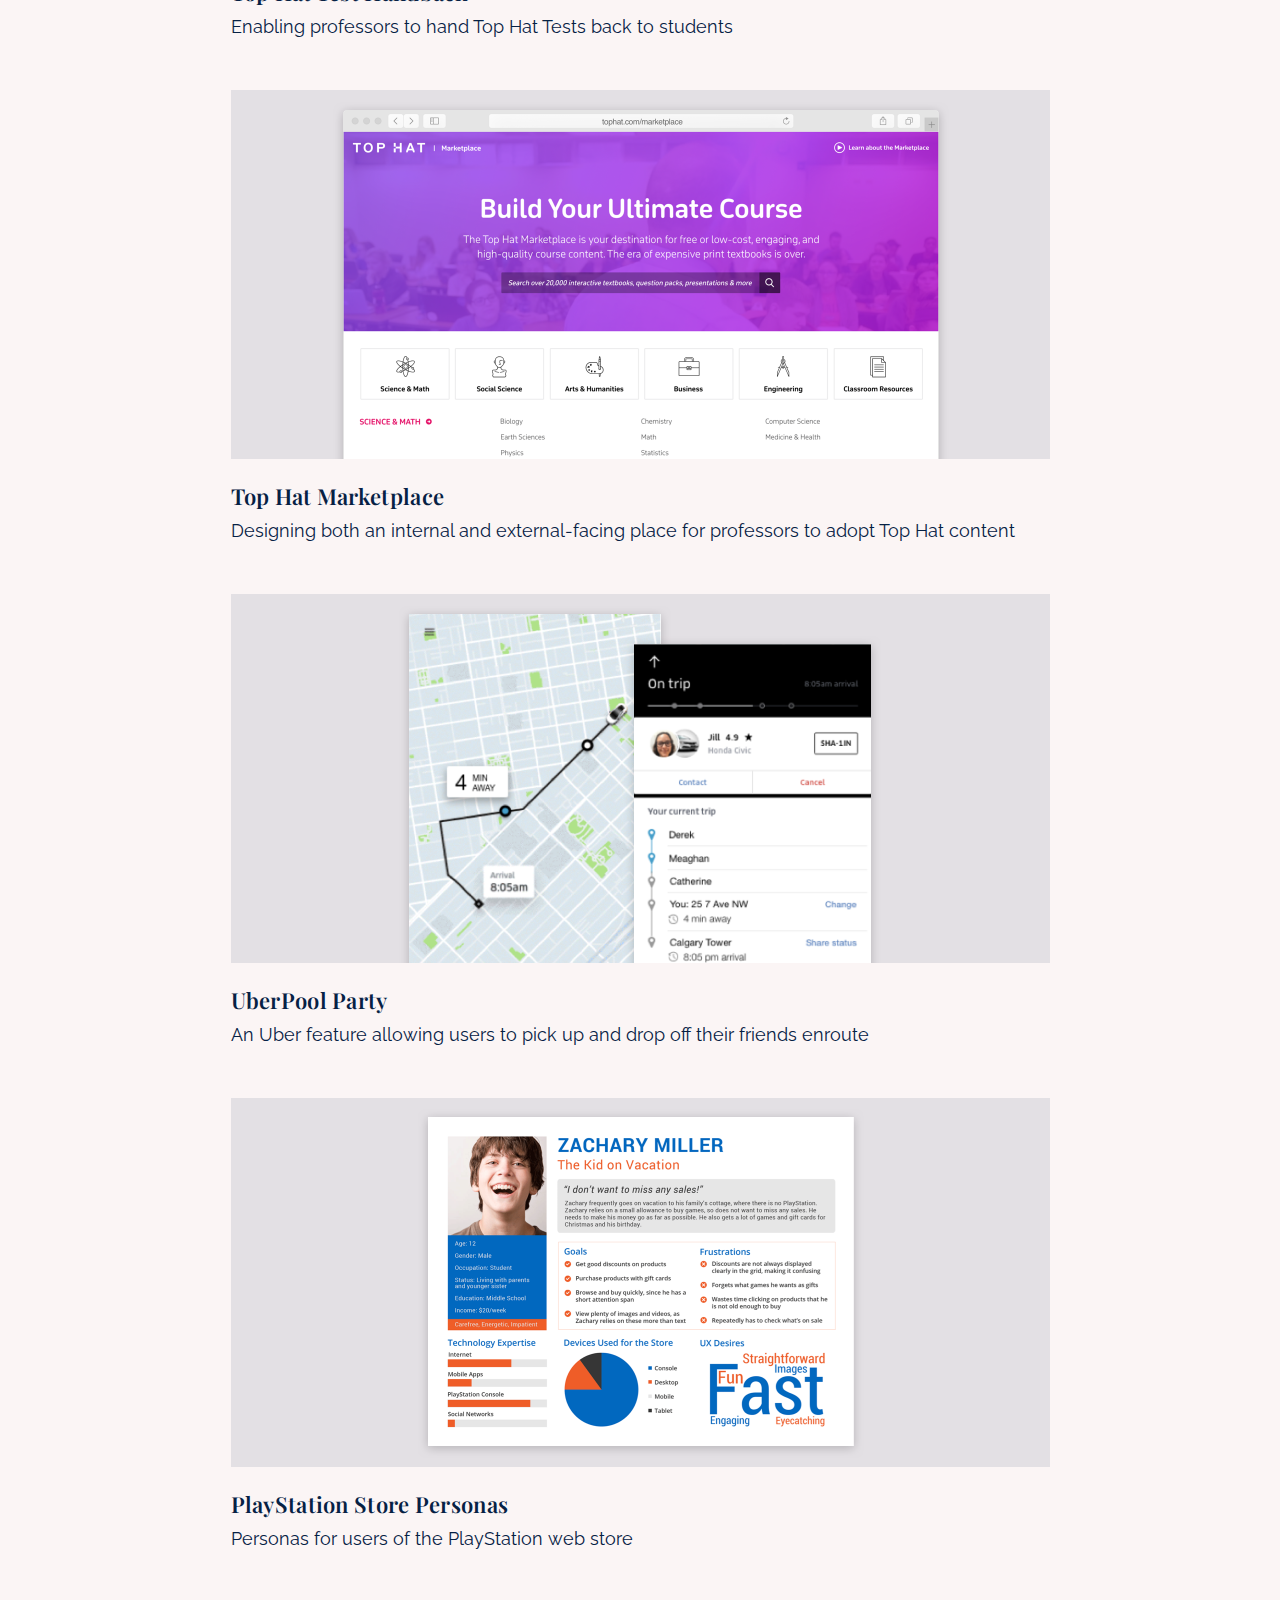
==== commit f377f652: "Update intro text" ====
--- a/index.html
+++ b/index.html
@@ -6,6 +6,7 @@
     <title>Monica Moore</title>
     <link rel="stylesheet" href="http://netdna.bootstrapcdn.com/bootstrap/3.1.1/css/bootstrap.min.css">
     <link href="https://fonts.googleapis.com/css?family=Playfair+Display:400,400i,500,500i,600,600i,700,700i,800,800i,900,900i&display=swap" rel="stylesheet">
+    <link href="https://fonts.googleapis.com/css?family=Raleway:400,500,600&display=swap" rel="stylesheet">
     <link href="http://netdna.bootstrapcdn.com/font-awesome/4.1.0/css/font-awesome.min.css" rel="stylesheet">
     <link rel="stylesheet" type="text/css" media="all" href="css/magnific-popup.css">
     <link rel="stylesheet" type="text/css" href="portfolio.css">
@@ -19,7 +20,7 @@
             <h2>Hello! I'm</h2>
             <h1>Monica Moore</h1>
             <p>I’m a Product Designer currently working at Top Hat in Toronto. I graduated from Systems Design Engineering at the University of Waterloo in 2017, which helped me develop the critical thinking skills required to solve users’ problems with a kickass user experience. I love the variety and collaboration that product design provides, with user research, work flows, visual design, usability testing, and much more.</p> 
-            <p>I’m currently open to working on freelance projects and meeting new people in Toronto! Feel free to reach out!</p>
+            <p>Scroll onwards to read about some of the exciting projects I've been working on!</p>
             <div class="links">
                 <a href="https://ca.linkedin.com/in/monica-moore-09709b59" target="_blank">
                     <i class="fa fa-linkedin"></i>
